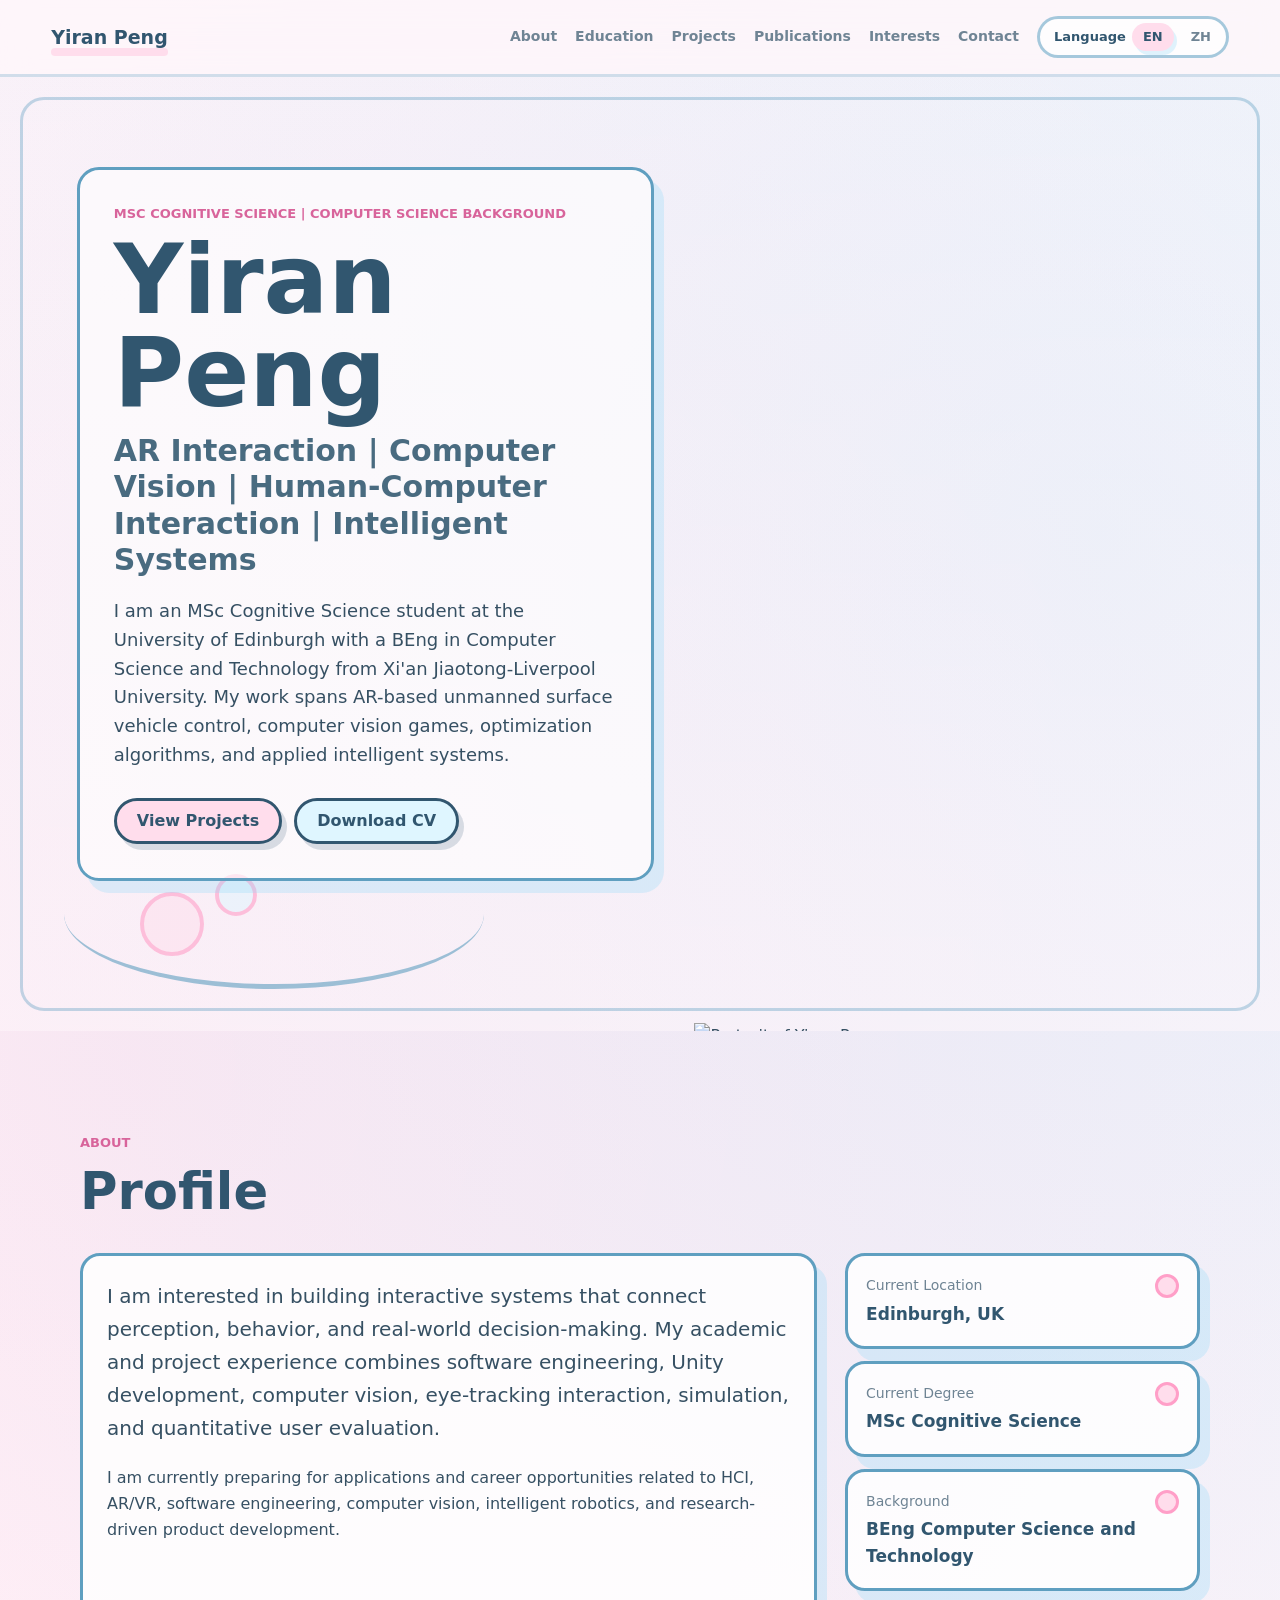
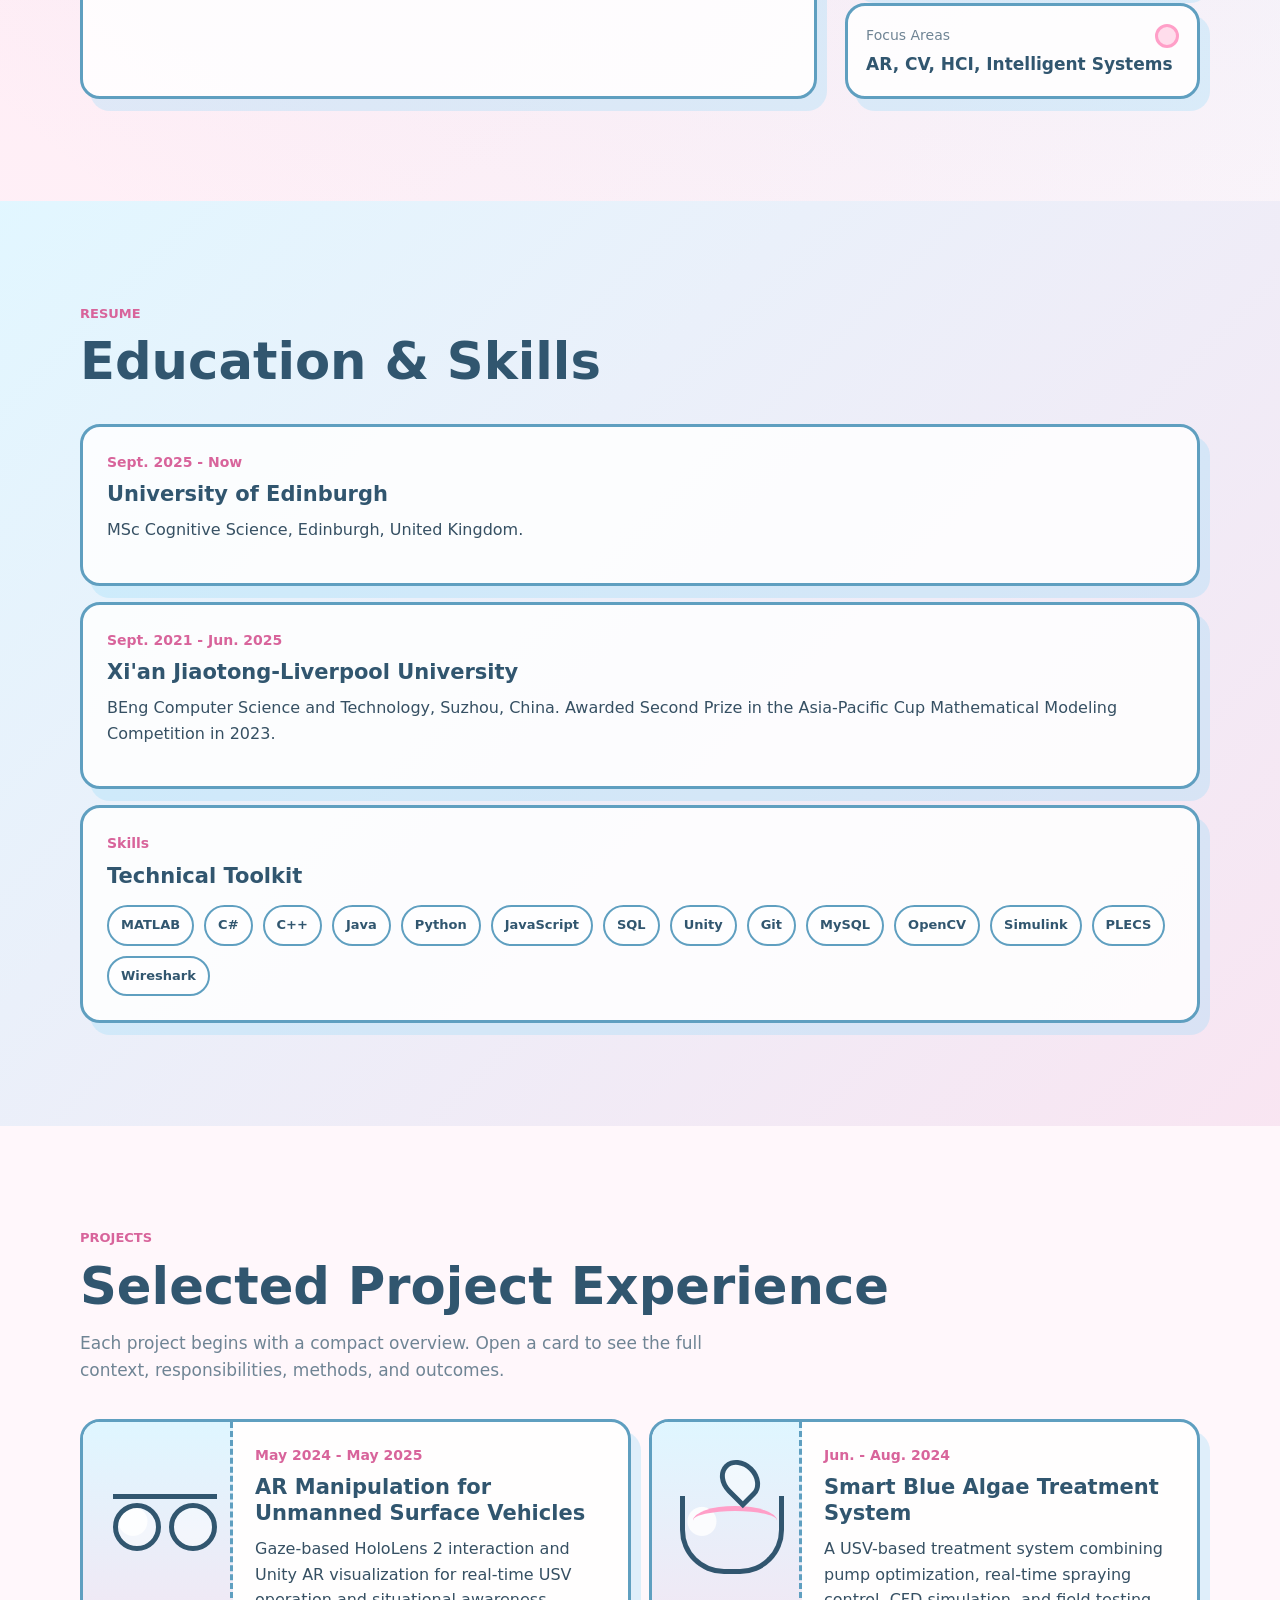
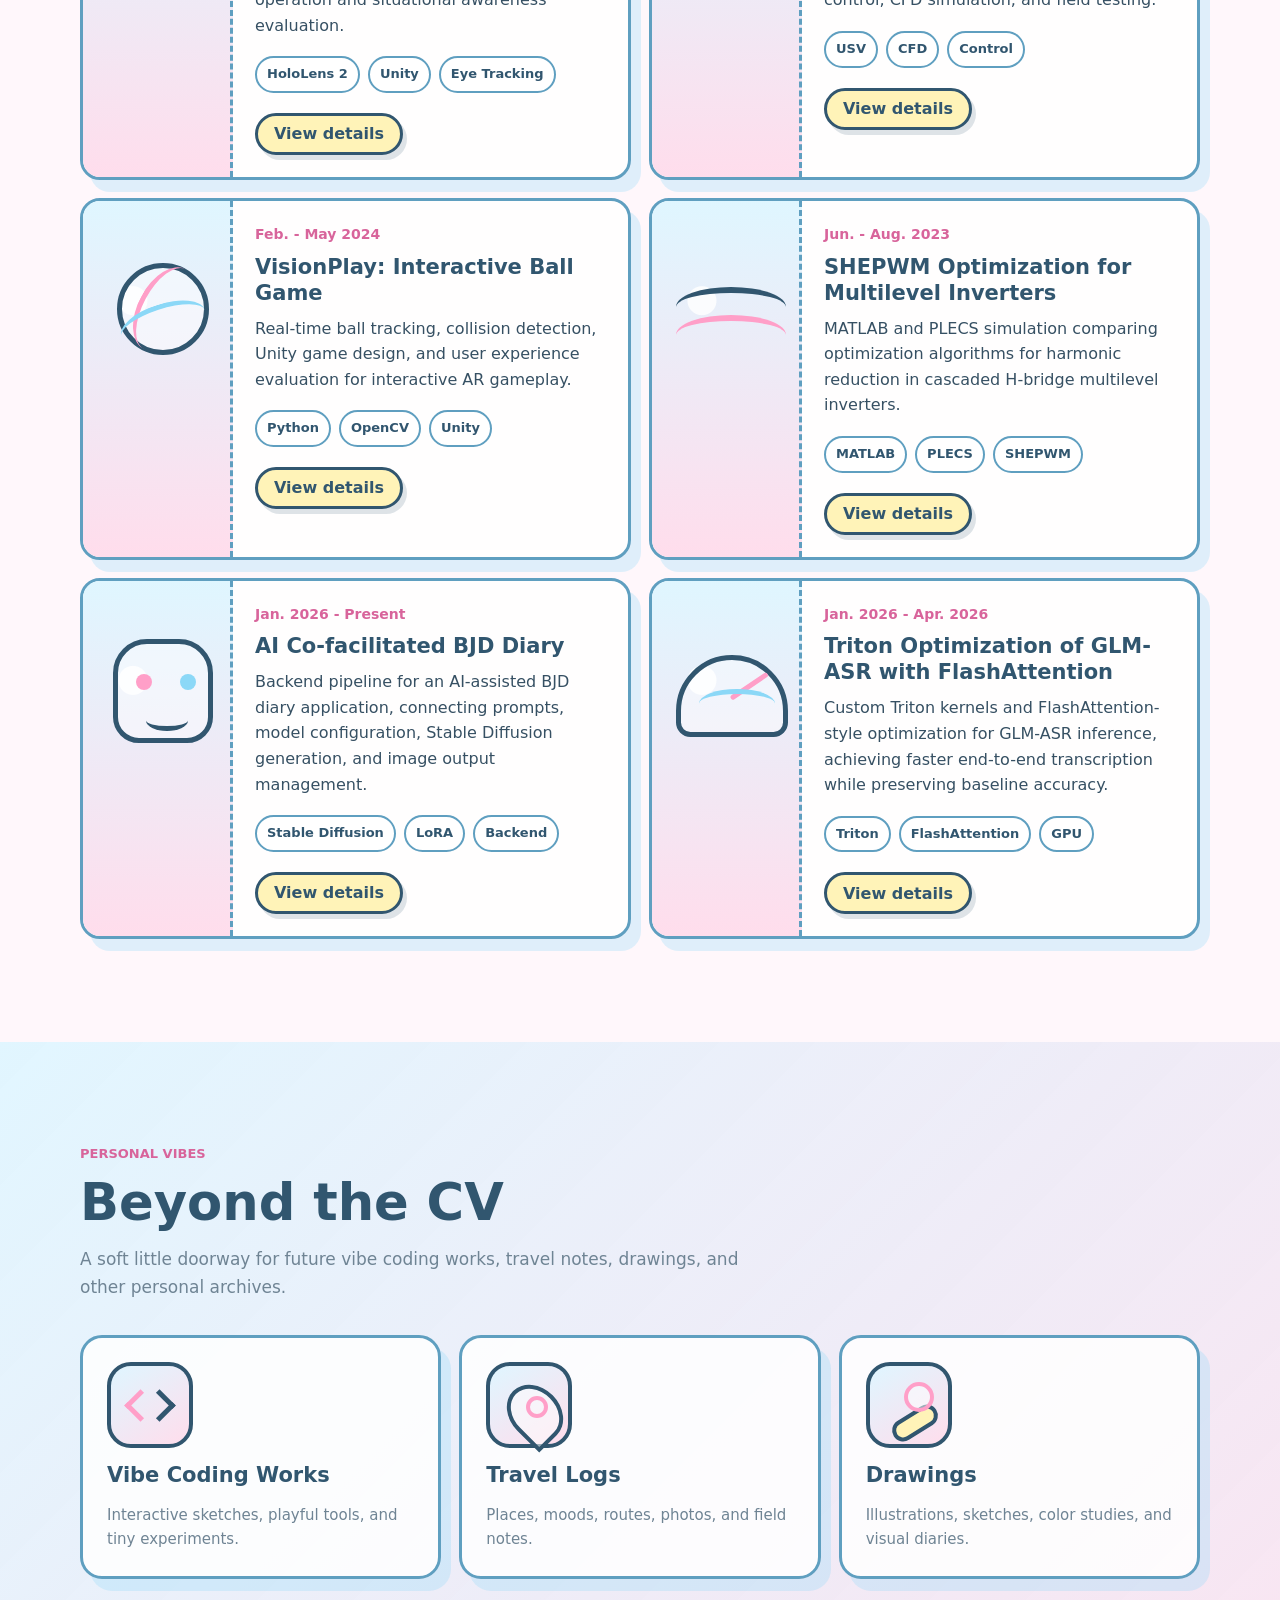
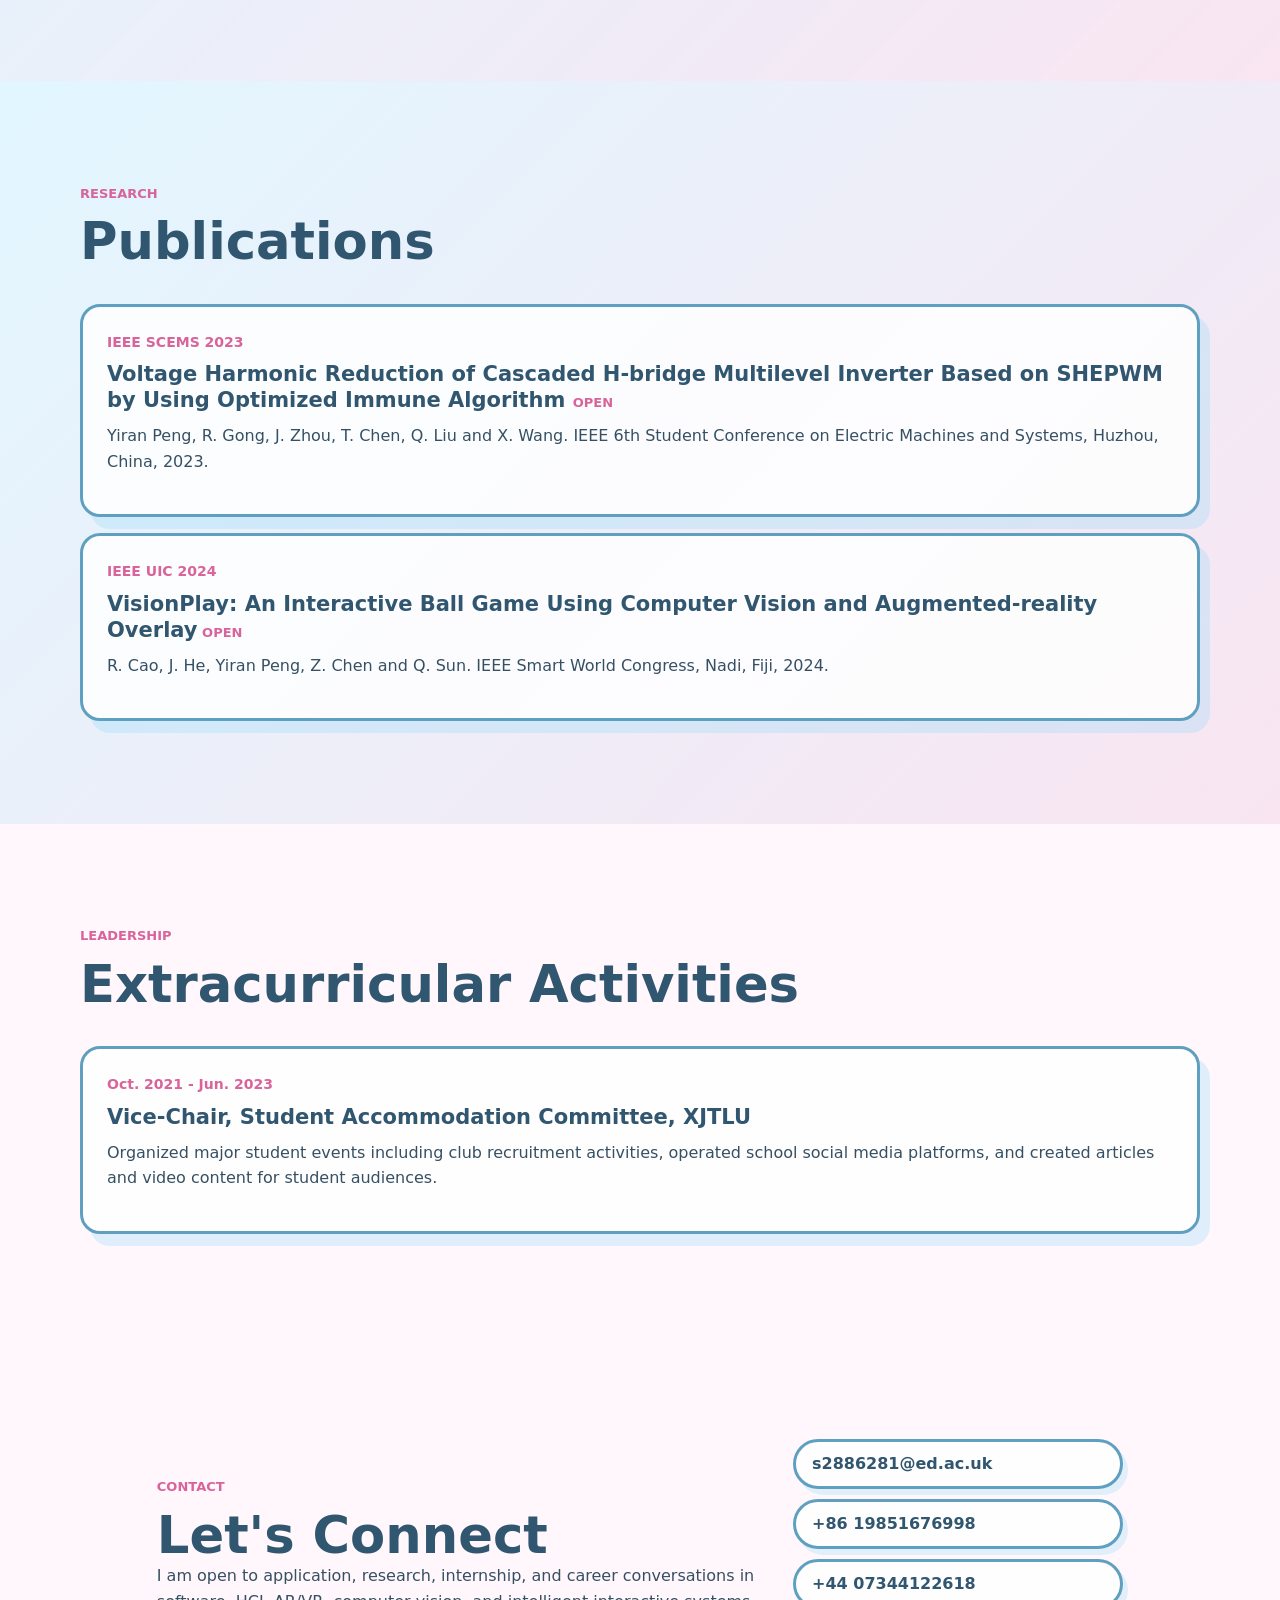
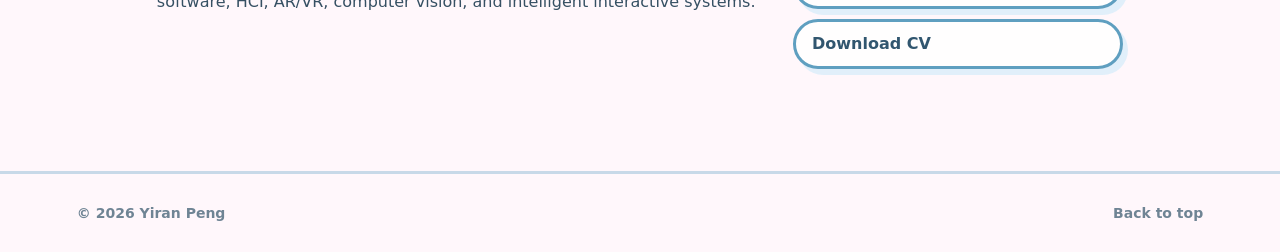
==== index.html @ 428c1c65 "Add files via upload" ====
<!doctype html>
<html lang="en">
  <head>
    <meta charset="utf-8" />
    <meta name="viewport" content="width=device-width, initial-scale=1" />
    <meta
      name="description"
      content="Yiran Peng's personal website for applications, job search, resume, research projects, publications, and portfolio."
    />
    <title>Yiran Peng | Personal Website</title>
    <link rel="stylesheet" href="styles.css" />
  </head>
  <body>
    <header class="site-header">
      <a class="brand" href="#top" aria-label="Back to top">Yiran Peng</a>
      <div class="header-actions">
        <nav class="nav" aria-label="Main navigation">
          <a href="#about" data-i18n="nav.about">About</a>
          <a href="#education" data-i18n="nav.education">Education</a>
          <a href="#projects" data-i18n="nav.projects">Projects</a>
          <a href="#publications" data-i18n="nav.publications">Publications</a>
          <a href="interests.html" data-i18n="nav.interests">Interests</a>
          <a href="#contact" data-i18n="nav.contact">Contact</a>
        </nav>
        <div class="language-switch" aria-label="Language">
          <span data-i18n="language.label">Language</span>
          <button type="button" data-lang-switch="en" aria-pressed="true">EN</button>
          <button type="button" data-lang-switch="zh" aria-pressed="false">ZH</button>
        </div>
      </div>
    </header>

    <main id="top">
      <section class="hero" aria-labelledby="hero-title">
        <div class="hero-doodle" aria-hidden="true"></div>
        <div class="hero-content">
          <p class="eyebrow" data-i18n="hero.eyebrow">MSc Cognitive Science | Computer Science Background</p>
          <h1 id="hero-title" data-i18n="hero.name">Yiran Peng</h1>
          <p class="hero-role" data-i18n="hero.role">
            AR Interaction | Computer Vision | Human-Computer Interaction | Intelligent Systems
          </p>
          <p class="hero-copy" data-i18n="hero.copy">
            I am an MSc Cognitive Science student at the University of Edinburgh with a BEng in
            Computer Science and Technology from Xi'an Jiaotong-Liverpool University. My work spans
            AR-based unmanned surface vehicle control, computer vision games, optimization algorithms,
            and applied intelligent systems.
          </p>
          <div class="hero-actions">
            <a class="button primary" href="#projects" data-i18n="hero.projects">View Projects</a>
            <a class="button ghost" href="resume.pdf" download data-i18n="hero.cv">Download CV</a>
          </div>
        </div>
        <figure class="hero-photo">
          <img src="assets/portrait-hero.png" alt="Portrait of Yiran Peng" />
        </figure>
      </section>

      <section id="about" class="section">
        <div class="section-heading">
          <p class="eyebrow" data-i18n="about.eyebrow">About</p>
          <h2 data-i18n="about.title">Profile</h2>
        </div>
        <div class="about-layout">
          <div class="line-panel">
            <p class="lead" data-i18n="about.lead">
              I am interested in building interactive systems that connect perception, behavior,
              and real-world decision-making. My academic and project experience combines software
              engineering, Unity development, computer vision, eye-tracking interaction, simulation,
              and quantitative user evaluation.
            </p>
            <p data-i18n="about.copy">
              I am currently preparing for applications and career opportunities related to HCI,
              AR/VR, software engineering, computer vision, intelligent robotics, and research-driven
              product development.
            </p>
          </div>
          <div class="quick-facts" aria-label="Personal information">
            <div>
              <span data-i18n="facts.locationLabel">Current Location</span>
              <strong data-i18n="facts.location">Edinburgh, UK</strong>
            </div>
            <div>
              <span data-i18n="facts.degreeLabel">Current Degree</span>
              <strong data-i18n="facts.degree">MSc Cognitive Science</strong>
            </div>
            <div>
              <span data-i18n="facts.backgroundLabel">Background</span>
              <strong data-i18n="facts.background">BEng Computer Science and Technology</strong>
            </div>
            <div>
              <span data-i18n="facts.focusLabel">Focus Areas</span>
              <strong data-i18n="facts.focus">AR, CV, HCI, Intelligent Systems</strong>
            </div>
          </div>
        </div>
      </section>

      <section id="education" class="section muted">
        <div class="section-heading">
          <p class="eyebrow" data-i18n="education.eyebrow">Resume</p>
          <h2 data-i18n="education.title">Education & Skills</h2>
        </div>
        <div class="timeline">
          <article class="timeline-item">
            <span class="time">Sept. 2025 - Now</span>
            <h3>University of Edinburgh</h3>
            <p data-i18n="education.edi">MSc Cognitive Science, Edinburgh, United Kingdom.</p>
          </article>
          <article class="timeline-item">
            <span class="time">Sept. 2021 - Jun. 2025</span>
            <h3>Xi'an Jiaotong-Liverpool University</h3>
            <p data-i18n="education.xjtlu">
              BEng Computer Science and Technology, Suzhou, China. Awarded Second Prize in the
              Asia-Pacific Cup Mathematical Modeling Competition in 2023.
            </p>
          </article>
          <article class="timeline-item">
            <span class="time" data-i18n="education.skillsLabel">Skills</span>
            <h3 data-i18n="education.skillsTitle">Technical Toolkit</h3>
            <ul class="skills">
              <li>MATLAB</li>
              <li>C#</li>
              <li>C++</li>
              <li>Java</li>
              <li>Python</li>
              <li>JavaScript</li>
              <li>SQL</li>
              <li>Unity</li>
              <li>Git</li>
              <li>MySQL</li>
              <li>OpenCV</li>
              <li>Simulink</li>
              <li>PLECS</li>
              <li>Wireshark</li>
            </ul>
          </article>
        </div>
      </section>

      <section id="projects" class="section">
        <div class="section-heading">
          <p class="eyebrow" data-i18n="projects.eyebrow">Projects</p>
          <h2 data-i18n="projects.title">Selected Project Experience</h2>
          <p class="section-intro" data-i18n="projects.intro">
            Each project begins with a compact overview. Open a card to see the full context,
            responsibilities, methods, and outcomes.
          </p>
        </div>
        <div class="project-grid">
          <article class="project-card">
            <div class="project-doodle" aria-hidden="true">
              <span class="icon-glasses"></span>
            </div>
            <div class="project-body">
              <span class="time">May 2024 - May 2025</span>
              <h3 data-i18n="card.ar.title">AR Manipulation for Unmanned Surface Vehicles</h3>
              <p data-i18n="card.ar.copy">
                Gaze-based HoloLens 2 interaction and Unity AR visualization for real-time USV
                operation and situational awareness evaluation.
              </p>
              <div class="tags">
                <span>HoloLens 2</span>
                <span>Unity</span>
                <span>Eye Tracking</span>
              </div>
              <button class="text-button" type="button" data-project="ar" data-i18n="projects.details">View details</button>
            </div>
          </article>
          <article class="project-card">
            <div class="project-doodle" aria-hidden="true">
              <span class="icon-water"></span>
            </div>
            <div class="project-body">
              <span class="time">Jun. - Aug. 2024</span>
              <h3 data-i18n="card.algae.title">Smart Blue Algae Treatment System</h3>
              <p data-i18n="card.algae.copy">
                A USV-based treatment system combining pump optimization, real-time spraying control,
                CFD simulation, and field testing.
              </p>
              <div class="tags">
                <span>USV</span>
                <span>CFD</span>
                <span>Control</span>
              </div>
              <button class="text-button" type="button" data-project="algae" data-i18n="projects.details">View details</button>
            </div>
          </article>
          <article class="project-card">
            <div class="project-doodle" aria-hidden="true">
              <span class="icon-ball"></span>
            </div>
            <div class="project-body">
              <span class="time">Feb. - May 2024</span>
              <h3 data-i18n="card.vision.title">VisionPlay: Interactive Ball Game</h3>
              <p data-i18n="card.vision.copy">
                Real-time ball tracking, collision detection, Unity game design, and user experience
                evaluation for interactive AR gameplay.
              </p>
              <div class="tags">
                <span>Python</span>
                <span>OpenCV</span>
                <span>Unity</span>
              </div>
              <button class="text-button" type="button" data-project="vision" data-i18n="projects.details">View details</button>
            </div>
          </article>
          <article class="project-card">
            <div class="project-doodle" aria-hidden="true">
              <span class="icon-wave"></span>
            </div>
            <div class="project-body">
              <span class="time">Jun. - Aug. 2023</span>
              <h3 data-i18n="card.power.title">SHEPWM Optimization for Multilevel Inverters</h3>
              <p data-i18n="card.power.copy">
                MATLAB and PLECS simulation comparing optimization algorithms for harmonic reduction
                in cascaded H-bridge multilevel inverters.
              </p>
              <div class="tags">
                <span>MATLAB</span>
                <span>PLECS</span>
                <span>SHEPWM</span>
              </div>
              <button class="text-button" type="button" data-project="power" data-i18n="projects.details">View details</button>
            </div>
          </article>
          <article class="project-card">
            <div class="project-doodle" aria-hidden="true">
              <span class="icon-ai"></span>
            </div>
            <div class="project-body">
              <span class="time">Jan. 2026 - Present</span>
              <h3 data-i18n="card.bjd.title">AI Co-facilitated BJD Diary</h3>
              <p data-i18n="card.bjd.copy">
                Backend pipeline for an AI-assisted BJD diary application, connecting prompts,
                model configuration, Stable Diffusion generation, and image output management.
              </p>
              <div class="tags">
                <span>Stable Diffusion</span>
                <span>LoRA</span>
                <span>Backend</span>
              </div>
              <button class="text-button" type="button" data-project="bjd" data-i18n="projects.details">View details</button>
            </div>
          </article>
          <article class="project-card">
            <div class="project-doodle" aria-hidden="true">
              <span class="icon-speed"></span>
            </div>
            <div class="project-body">
              <span class="time">Jan. 2026 - Apr. 2026</span>
              <h3 data-i18n="card.triton.title">Triton Optimization of GLM-ASR with FlashAttention</h3>
              <p data-i18n="card.triton.copy">
                Custom Triton kernels and FlashAttention-style optimization for GLM-ASR inference,
                achieving faster end-to-end transcription while preserving baseline accuracy.
              </p>
              <div class="tags">
                <span>Triton</span>
                <span>FlashAttention</span>
                <span>GPU</span>
              </div>
              <button class="text-button" type="button" data-project="triton" data-i18n="projects.details">View details</button>
            </div>
          </article>
        </div>
      </section>

      <section id="interests" class="section muted">
        <div class="section-heading">
          <p class="eyebrow" data-i18n="interests.eyebrow">Personal Vibes</p>
          <h2 data-i18n="interests.title">Beyond the CV</h2>
          <p class="section-intro" data-i18n="interests.intro">
            A soft little doorway for future vibe coding works, travel notes, drawings, and other personal archives.
          </p>
        </div>
        <div class="interest-grid">
          <a class="interest-card" href="interests.html#vibe-coding">
            <span class="interest-icon code" aria-hidden="true"></span>
            <strong data-i18n="interests.vibe">Vibe Coding Works</strong>
            <small data-i18n="interests.vibeCopy">Interactive sketches, playful tools, and tiny experiments.</small>
          </a>
          <a class="interest-card" href="interests.html#travel">
            <span class="interest-icon travel" aria-hidden="true"></span>
            <strong data-i18n="interests.travel">Travel Logs</strong>
            <small data-i18n="interests.travelCopy">Places, moods, routes, photos, and field notes.</small>
          </a>
          <a class="interest-card" href="interests.html#art">
            <span class="interest-icon art" aria-hidden="true"></span>
            <strong data-i18n="interests.art">Drawings</strong>
            <small data-i18n="interests.artCopy">Illustrations, sketches, color studies, and visual diaries.</small>
          </a>
        </div>
      </section>

      <section id="publications" class="section muted">
        <div class="section-heading">
          <p class="eyebrow" data-i18n="publications.eyebrow">Research</p>
          <h2 data-i18n="publications.title">Publications</h2>
        </div>
        <div class="publication-list">
          <a
            class="publication-item publication-link"
            href="https://ieeexplore.ieee.org/document/10379251"
            target="_blank"
            rel="noreferrer"
          >
            <span>IEEE SCEMS 2023</span>
            <h3>
              Voltage Harmonic Reduction of Cascaded H-bridge Multilevel Inverter Based on SHEPWM by
              Using Optimized Immune Algorithm
            </h3>
            <p>
              Yiran Peng, R. Gong, J. Zhou, T. Chen, Q. Liu and X. Wang. IEEE 6th Student Conference
              on Electric Machines and Systems, Huzhou, China, 2023.
            </p>
          </a>
          <a
            class="publication-item publication-link"
            href="https://ieeexplore.ieee.org/document/10924804"
            target="_blank"
            rel="noreferrer"
          >
            <span>IEEE UIC 2024</span>
            <h3>VisionPlay: An Interactive Ball Game Using Computer Vision and Augmented-reality Overlay</h3>
            <p>
              R. Cao, J. He, Yiran Peng, Z. Chen and Q. Sun. IEEE Smart World Congress, Nadi, Fiji,
              2024.
            </p>
          </a>
        </div>
      </section>

      <section id="activities" class="section">
        <div class="section-heading">
          <p class="eyebrow" data-i18n="activities.eyebrow">Leadership</p>
          <h2 data-i18n="activities.title">Extracurricular Activities</h2>
        </div>
        <div class="timeline">
          <article class="timeline-item">
            <span class="time">Oct. 2021 - Jun. 2023</span>
            <h3 data-i18n="activities.role">Vice-Chair, Student Accommodation Committee, XJTLU</h3>
            <p data-i18n="activities.copy">
              Organized major student events including club recruitment activities, operated school
              social media platforms, and created articles and video content for student audiences.
            </p>
          </article>
        </div>
      </section>

      <section id="contact" class="section contact">
        <div>
          <p class="eyebrow" data-i18n="contact.eyebrow">Contact</p>
          <h2 data-i18n="contact.title">Let's Connect</h2>
          <p data-i18n="contact.copy">
            I am open to application, research, internship, and career conversations in software,
            HCI, AR/VR, computer vision, and intelligent interactive systems.
          </p>
        </div>
        <div class="contact-links">
          <a href="mailto:s2886281@ed.ac.uk">s2886281@ed.ac.uk</a>
          <a href="tel:+8619851676998">+86 19851676998</a>
          <a href="tel:+447344122618">+44 07344122618</a>
          <a href="resume.pdf" download data-i18n="contact.cv">Download CV</a>
        </div>
      </section>
    </main>

    <dialog class="project-dialog" aria-labelledby="project-dialog-title">
      <button class="dialog-close" type="button" aria-label="Close project details">x</button>
      <p class="eyebrow" id="project-dialog-date"></p>
      <h2 id="project-dialog-title"></h2>
      <p id="project-dialog-summary"></p>
      <div class="dialog-columns">
        <div>
          <h3 data-i18n="dialog.did">What I did</h3>
          <ul id="project-dialog-points"></ul>
        </div>
        <div>
          <h3 data-i18n="dialog.tools">Tools & methods</h3>
          <div class="tags" id="project-dialog-tags"></div>
        </div>
      </div>
    </dialog>

    <footer class="footer">
      <span>&copy; <span id="year"></span> Yiran Peng</span>
      <a href="#top" data-i18n="footer.top">Back to top</a>
    </footer>

    <script src="script.js"></script>
  </body>
</html>
---- styles.css ----
:root {
  --bg: #fff7fb;
  --surface: rgba(255, 255, 255, 0.86);
  --surface-solid: #ffffff;
  --surface-muted: #eaf8ff;
  --pink: #ff9fc8;
  --pink-soft: #ffddec;
  --blue: #8bd8f7;
  --blue-soft: #dff6ff;
  --yellow: #fff3b8;
  --text: #365063;
  --muted: #6f8494;
  --line: #5f9fc0;
  --ink: #31566f;
  --shadow: 10px 12px 0 rgba(139, 216, 247, 0.28);
}

* {
  box-sizing: border-box;
}

html {
  scroll-behavior: smooth;
}

body {
  margin: 0;
  background:
    radial-gradient(circle at 10% 16%, rgba(255, 159, 200, 0.16), transparent 28%),
    radial-gradient(circle at 86% 8%, rgba(139, 216, 247, 0.24), transparent 26%),
    var(--bg);
  color: var(--text);
  font-family:
    Inter, ui-sans-serif, system-ui, -apple-system, BlinkMacSystemFont, "Segoe UI",
    "Microsoft YaHei", sans-serif;
  line-height: 1.6;
}

a {
  color: inherit;
  text-decoration: none;
}

img {
  display: block;
  width: 100%;
}

button,
a {
  -webkit-tap-highlight-color: transparent;
}

.site-header {
  position: sticky;
  top: 0;
  z-index: 20;
  display: flex;
  align-items: center;
  justify-content: space-between;
  gap: 24px;
  padding: 16px clamp(18px, 4vw, 56px);
  background: rgba(255, 247, 251, 0.82);
  border-bottom: 3px solid rgba(95, 159, 192, 0.28);
  backdrop-filter: blur(16px);
}

.header-actions {
  display: flex;
  align-items: center;
  justify-content: flex-end;
  gap: 18px;
}

.brand {
  position: relative;
  color: var(--ink);
  font-size: 19px;
  font-weight: 900;
}

.brand::after {
  content: "";
  position: absolute;
  left: 0;
  right: 0;
  bottom: -4px;
  height: 8px;
  z-index: -1;
  background: var(--pink-soft);
  border-radius: 999px;
}

.language-switch {
  display: inline-flex;
  min-height: 38px;
  align-items: center;
  gap: 6px;
  padding: 4px;
  border: 3px solid rgba(95, 159, 192, 0.56);
  border-radius: 999px;
  background: rgba(255, 255, 255, 0.74);
  color: var(--ink);
  font-size: 13px;
  font-weight: 900;
  white-space: nowrap;
}

.language-switch span {
  padding-left: 10px;
}

.language-switch button {
  min-width: 42px;
  min-height: 28px;
  border: 0;
  border-radius: 999px;
  background: transparent;
  color: var(--muted);
  cursor: pointer;
  font: inherit;
}

.language-switch button[aria-pressed="true"] {
  background: var(--pink-soft);
  color: var(--ink);
  box-shadow: 3px 4px 0 rgba(139, 216, 247, 0.28);
}

.nav {
  display: flex;
  flex-wrap: wrap;
  justify-content: flex-end;
  gap: 8px 18px;
  color: var(--muted);
  font-size: 14px;
  font-weight: 800;
}

.nav a {
  border-bottom: 2px solid transparent;
}

.nav a:hover {
  color: var(--ink);
  border-color: var(--pink);
}

.hero {
  position: relative;
  min-height: calc(100vh - 72px);
  display: grid;
  grid-template-columns: minmax(0, 0.95fr) minmax(320px, 0.8fr);
  align-items: center;
  gap: clamp(24px, 5vw, 72px);
  overflow: hidden;
  padding: clamp(52px, 7vw, 94px) clamp(20px, 6vw, 80px) clamp(120px, 12vw, 150px);
  background:
    linear-gradient(180deg, rgba(255, 247, 251, 0.2), rgba(255, 247, 251, 0.5)),
    url("assets/hero-doodle.svg") center bottom / cover no-repeat;
}

.hero::before {
  content: "";
  position: absolute;
  inset: 20px;
  border: 3px solid rgba(95, 159, 192, 0.38);
  border-radius: 24px;
  pointer-events: none;
}

.hero-doodle {
  position: absolute;
  left: clamp(18px, 5vw, 74px);
  bottom: 42px;
  width: min(40vw, 420px);
  height: 150px;
  border-bottom: 5px solid var(--line);
  border-radius: 50%;
  opacity: 0.6;
  pointer-events: none;
}

.hero-doodle::before,
.hero-doodle::after {
  content: "";
  position: absolute;
  border: 4px solid var(--pink);
  border-radius: 50%;
}

.hero-doodle::before {
  width: 56px;
  height: 56px;
  left: 18%;
  bottom: 28px;
  background: rgba(255, 221, 236, 0.76);
}

.hero-doodle::after {
  width: 34px;
  height: 34px;
  left: 36%;
  bottom: 68px;
  background: rgba(223, 246, 255, 0.82);
}

.hero-content {
  position: relative;
  z-index: 1;
  max-width: 760px;
  padding: clamp(22px, 4vw, 34px);
  background: rgba(255, 255, 255, 0.62);
  border: 3px solid var(--line);
  border-radius: 22px;
  box-shadow: var(--shadow);
}

.hero-photo {
  position: absolute;
  right: clamp(-8px, 2vw, 34px);
  bottom: -18px;
  z-index: 2;
  width: min(50vw, 560px);
  min-width: 330px;
  margin: 0;
  filter: drop-shadow(10px 14px 0 rgba(255, 159, 200, 0.25));
}

.hero-photo img {
  max-height: min(84vh, 820px);
  object-fit: contain;
}

.eyebrow {
  margin: 0 0 10px;
  color: #d8649b;
  font-size: 13px;
  font-weight: 900;
  text-transform: uppercase;
}

h1,
h2,
h3,
p {
  margin-top: 0;
}

h1 {
  margin-bottom: 14px;
  color: var(--ink);
  font-size: clamp(48px, 8vw, 96px);
  line-height: 0.96;
  letter-spacing: 0;
}

h2 {
  margin-bottom: 0;
  color: var(--ink);
  font-size: clamp(30px, 4vw, 52px);
  line-height: 1.08;
  letter-spacing: 0;
}

h3 {
  margin-bottom: 10px;
  color: var(--ink);
  font-size: 21px;
  line-height: 1.24;
}

.hero-role {
  margin-bottom: 18px;
  color: #496b80;
  font-size: clamp(19px, 3vw, 30px);
  font-weight: 800;
  line-height: 1.22;
}

.hero-copy {
  max-width: 690px;
  color: var(--text);
  font-size: 18px;
}

.hero-actions {
  display: flex;
  flex-wrap: wrap;
  gap: 12px;
  margin-top: 28px;
}

.button,
.text-button,
.dialog-close {
  cursor: pointer;
  font: inherit;
}

.button {
  display: inline-flex;
  min-height: 46px;
  align-items: center;
  justify-content: center;
  padding: 0 20px;
  border: 3px solid var(--ink);
  border-radius: 999px;
  font-weight: 900;
  box-shadow: 5px 6px 0 rgba(49, 86, 111, 0.18);
  transition: transform 160ms ease, box-shadow 160ms ease;
}

.button:hover,
.text-button:hover,
.dialog-close:hover {
  transform: translateY(-2px);
}

.button.primary {
  background: var(--pink-soft);
  color: var(--ink);
}

.button.ghost {
  background: var(--blue-soft);
  color: var(--ink);
}

.section {
  position: relative;
  padding: clamp(64px, 8vw, 112px) clamp(20px, 6vw, 80px);
}

.muted {
  background:
    linear-gradient(135deg, rgba(223, 246, 255, 0.78), rgba(255, 221, 236, 0.7)),
    var(--surface-muted);
}

.section-heading {
  max-width: 1120px;
  margin: 0 auto 34px;
}

.section-intro {
  max-width: 690px;
  margin-top: 16px;
  color: var(--muted);
  font-size: 17px;
}

.about-layout,
.timeline,
.project-grid,
.publication-list,
.interest-grid,
.contact {
  max-width: 1120px;
  margin: 0 auto;
}

.about-layout {
  display: grid;
  grid-template-columns: minmax(0, 1.35fr) minmax(280px, 0.65fr);
  gap: 28px;
}

.line-panel,
.quick-facts div,
.timeline-item,
.project-card,
.publication-item {
  background: var(--surface);
  border: 3px solid var(--line);
  border-radius: 20px;
  box-shadow: var(--shadow);
}

.line-panel {
  padding: 24px;
}

.lead {
  font-size: 20px;
  line-height: 1.65;
}

.quick-facts {
  display: grid;
  gap: 12px;
}

.quick-facts div {
  position: relative;
  padding: 18px;
}

.quick-facts div::after {
  content: "";
  position: absolute;
  right: 18px;
  top: 18px;
  width: 18px;
  height: 18px;
  border: 3px solid var(--pink);
  border-radius: 50%;
  background: var(--pink-soft);
}

.quick-facts span,
.time,
.publication-item span {
  display: block;
  color: var(--muted);
  font-size: 14px;
}

.quick-facts strong {
  display: block;
  margin-top: 4px;
  color: var(--ink);
  font-size: 17px;
}

.timeline,
.publication-list {
  display: grid;
  gap: 16px;
}

.timeline-item,
.publication-item {
  padding: 24px;
}

.time,
.publication-item span {
  margin-bottom: 8px;
  color: #d8649b;
  font-weight: 900;
}

.skills {
  display: flex;
  flex-wrap: wrap;
  gap: 10px;
  padding: 0;
  margin: 16px 0 0;
  list-style: none;
}

.skills li,
.tags span {
  border: 2px solid var(--line);
  border-radius: 999px;
  background: rgba(255, 255, 255, 0.82);
  color: var(--ink);
  font-size: 13px;
  font-weight: 900;
}

.skills li {
  padding: 8px 12px;
}

.project-grid {
  display: grid;
  grid-template-columns: repeat(2, minmax(0, 1fr));
  gap: 18px;
}

.project-card {
  display: grid;
  grid-template-columns: 150px minmax(0, 1fr);
  min-height: 292px;
  overflow: hidden;
  transition: transform 180ms ease, box-shadow 180ms ease;
}

.project-card:hover {
  transform: translateY(-4px);
  box-shadow: 12px 16px 0 rgba(255, 159, 200, 0.24);
}

.project-doodle {
  position: relative;
  min-height: 100%;
  background:
    radial-gradient(circle at 34% 28%, rgba(255, 255, 255, 0.84) 0 14px, transparent 15px),
    linear-gradient(180deg, var(--blue-soft), var(--pink-soft));
  border-right: 3px dashed var(--line);
}

.project-doodle span,
.project-doodle span::before,
.project-doodle span::after {
  position: absolute;
  display: block;
  content: "";
}

.icon-glasses {
  left: 30px;
  top: 72px;
  width: 104px;
  height: 42px;
  border-top: 5px solid var(--ink);
}

.icon-glasses::before,
.icon-glasses::after {
  top: 4px;
  width: 38px;
  height: 38px;
  border: 5px solid var(--ink);
  border-radius: 50%;
  background: rgba(255, 255, 255, 0.42);
}

.icon-glasses::before {
  left: 0;
}

.icon-glasses::after {
  right: 0;
}

.icon-water {
  left: 28px;
  top: 74px;
  width: 104px;
  height: 78px;
  border: 5px solid var(--ink);
  border-top: 0;
  border-radius: 0 0 44px 44px;
}

.icon-water::before {
  left: 8px;
  top: 10px;
  width: 84px;
  height: 24px;
  border-top: 5px solid var(--pink);
  border-radius: 50%;
}

.icon-water::after {
  left: 37px;
  top: -38px;
  width: 26px;
  height: 34px;
  border: 5px solid var(--ink);
  border-radius: 50% 50% 50% 0;
  transform: rotate(-45deg);
  background: rgba(255, 255, 255, 0.5);
}

.icon-ball {
  left: 34px;
  top: 62px;
  width: 92px;
  height: 92px;
  border: 5px solid var(--ink);
  border-radius: 50%;
  background: rgba(255, 255, 255, 0.46);
}

.icon-ball::before {
  left: 16px;
  top: -4px;
  width: 48px;
  height: 90px;
  border-left: 5px solid var(--pink);
  border-radius: 50%;
  transform: rotate(28deg);
}

.icon-ball::after {
  left: -3px;
  top: 36px;
  width: 88px;
  height: 34px;
  border-top: 5px solid var(--blue);
  border-radius: 50%;
  transform: rotate(-18deg);
}

.icon-wave {
  left: 24px;
  top: 86px;
  width: 110px;
  height: 70px;
}

.icon-wave::before,
.icon-wave::after {
  left: 0;
  width: 110px;
  height: 34px;
  border-top: 6px solid var(--ink);
  border-radius: 50%;
}

.icon-wave::before {
  top: 0;
}

.icon-wave::after {
  top: 28px;
  border-color: var(--pink);
}

.icon-ai {
  left: 30px;
  top: 58px;
  width: 100px;
  height: 104px;
  border: 5px solid var(--ink);
  border-radius: 34px 34px 26px 26px;
  background: rgba(255, 255, 255, 0.42);
}

.icon-ai::before {
  left: 18px;
  top: 30px;
  width: 16px;
  height: 16px;
  border-radius: 50%;
  background: var(--pink);
  box-shadow: 44px 0 0 var(--blue);
}

.icon-ai::after {
  left: 28px;
  top: 66px;
  width: 42px;
  height: 16px;
  border-bottom: 5px solid var(--ink);
  border-radius: 50%;
}

.icon-speed {
  left: 24px;
  top: 74px;
  width: 112px;
  height: 82px;
  border: 5px solid var(--ink);
  border-radius: 70px 70px 18px 18px;
  background: rgba(255, 255, 255, 0.38);
}

.icon-speed::before {
  left: 50px;
  top: 36px;
  width: 44px;
  height: 5px;
  border-radius: 999px;
  background: var(--pink);
  transform: rotate(-34deg);
  transform-origin: left center;
}

.icon-speed::after {
  left: 18px;
  bottom: 14px;
  width: 76px;
  height: 24px;
  border-top: 5px solid var(--blue);
  border-radius: 50%;
}

.project-body {
  padding: 22px;
}

.tags {
  display: flex;
  flex-wrap: wrap;
  gap: 8px;
  margin-top: 18px;
}

.tags span {
  padding: 6px 10px;
}

.text-button {
  display: inline-flex;
  min-height: 42px;
  align-items: center;
  justify-content: center;
  margin-top: 20px;
  padding: 0 16px;
  border: 3px solid var(--ink);
  border-radius: 999px;
  background: var(--yellow);
  color: var(--ink);
  font-weight: 900;
  box-shadow: 4px 5px 0 rgba(49, 86, 111, 0.16);
}

.publication-link {
  display: block;
  transition: transform 180ms ease, box-shadow 180ms ease;
}

.publication-link:hover {
  transform: translateY(-4px);
  border-color: var(--pink);
  box-shadow: 12px 16px 0 rgba(255, 159, 200, 0.24);
}

.publication-link h3::after {
  content: " open";
  color: #d8649b;
  font-size: 13px;
  font-weight: 900;
  text-transform: uppercase;
}

.contact {
  display: grid;
  grid-template-columns: minmax(0, 1fr) minmax(280px, 0.55fr);
  gap: 36px;
  align-items: center;
}

.interest-grid {
  display: grid;
  grid-template-columns: repeat(3, minmax(0, 1fr));
  gap: 18px;
}

.interest-card,
.interest-detail {
  background: var(--surface);
  border: 3px solid var(--line);
  border-radius: 22px;
  box-shadow: var(--shadow);
}

.interest-card {
  display: grid;
  gap: 14px;
  min-height: 244px;
  padding: 24px;
  transition: transform 180ms ease, box-shadow 180ms ease;
}

.interest-card:hover {
  transform: translateY(-4px);
  box-shadow: 12px 16px 0 rgba(255, 159, 200, 0.24);
}

.interest-card strong {
  color: var(--ink);
  font-size: 21px;
  line-height: 1.2;
}

.interest-card small {
  color: var(--muted);
  font-size: 15px;
}

.interest-icon {
  position: relative;
  display: block;
  width: 86px;
  height: 86px;
  border: 4px solid var(--ink);
  border-radius: 24px;
  background: linear-gradient(145deg, var(--blue-soft), var(--pink-soft));
}

.interest-icon::before,
.interest-icon::after {
  content: "";
  position: absolute;
  display: block;
}

.interest-icon.code::before {
  left: 18px;
  top: 28px;
  width: 18px;
  height: 18px;
  border-left: 5px solid var(--pink);
  border-bottom: 5px solid var(--pink);
  transform: rotate(45deg);
}

.interest-icon.code::after {
  right: 18px;
  top: 28px;
  width: 18px;
  height: 18px;
  border-right: 5px solid var(--ink);
  border-top: 5px solid var(--ink);
  transform: rotate(45deg);
}

.interest-icon.travel::before {
  left: 20px;
  top: 16px;
  width: 42px;
  height: 54px;
  border: 4px solid var(--ink);
  border-radius: 50% 50% 50% 0;
  transform: rotate(-45deg);
  background: rgba(255, 255, 255, 0.52);
}

.interest-icon.travel::after {
  left: 36px;
  top: 30px;
  width: 14px;
  height: 14px;
  border: 4px solid var(--pink);
  border-radius: 50%;
}

.interest-icon.art::before {
  left: 20px;
  top: 46px;
  width: 42px;
  height: 14px;
  border: 4px solid var(--ink);
  border-radius: 999px;
  transform: rotate(-32deg);
  background: var(--yellow);
}

.interest-icon.art::after {
  right: 14px;
  top: 16px;
  width: 22px;
  height: 22px;
  border: 4px solid var(--pink);
  border-radius: 50%;
  background: rgba(255, 255, 255, 0.52);
}

.vibes-hero {
  min-height: 56vh;
  display: grid;
  align-items: center;
  background:
    linear-gradient(180deg, rgba(255, 247, 251, 0.28), rgba(255, 247, 251, 0.58)),
    url("assets/hero-doodle.svg") center bottom / cover no-repeat;
}

.vibes-hero h1 {
  max-width: 840px;
}

.interest-detail {
  display: grid;
  grid-template-columns: 120px minmax(0, 1fr);
  gap: 26px;
  max-width: 960px;
  margin: 0 auto;
  padding: clamp(24px, 4vw, 36px);
  align-items: center;
}

.map-panel {
  position: relative;
  max-width: 1120px;
  margin: 0 auto;
  min-height: min(72vh, 660px);
  overflow: hidden;
  padding: 0;
  border: 4px solid rgba(95, 159, 192, 0.9);
  border-radius: 36px;
  background:
    radial-gradient(circle at 18% 18%, rgba(255, 221, 236, 0.62), transparent 30%),
    radial-gradient(circle at 82% 14%, rgba(223, 246, 255, 0.86), transparent 32%),
    rgba(255, 255, 255, 0.78);
  box-shadow: 14px 16px 0 rgba(139, 216, 247, 0.26);
}

.world-map {
  display: block;
  width: 100%;
  height: min(72vh, 660px);
  cursor: grab;
  touch-action: none;
  user-select: none;
}

.world-map.is-dragging {
  cursor: grabbing;
}

.map-layer {
  transform-origin: 0 0;
  will-change: transform;
}

.map-country path {
  fill: #d7dde4;
  stroke: rgba(126, 158, 180, 0.82);
  stroke-width: 2.5;
  stroke-linejoin: round;
  stroke-linecap: round;
  vector-effect: non-scaling-stroke;
  transition: fill 180ms ease, stroke 180ms ease, stroke-width 180ms ease, filter 180ms ease;
}

.map-country {
  outline: none;
}

.map-country.visited path {
  fill: #ffacd0;
}

.map-country:nth-of-type(2).visited path,
.map-country:nth-of-type(3).visited path {
  fill: #9be3fa;
}

.map-country:hover path,
.map-country:focus path,
.map-country:focus-visible path,
.map-country.is-selected path {
  stroke: var(--ink);
  stroke-width: 4;
  filter: drop-shadow(0 8px 0 rgba(255, 159, 200, 0.24));
}

.map-controls {
  position: absolute;
  left: 18px;
  top: 18px;
  z-index: 3;
  display: flex;
  flex-wrap: wrap;
  gap: 8px;
}

.map-controls button {
  min-width: 42px;
  min-height: 38px;
  padding: 0 12px;
  border: 3px solid var(--ink);
  border-radius: 999px;
  background: rgba(255, 243, 184, 0.92);
  color: var(--ink);
  cursor: pointer;
  font: inherit;
  font-weight: 900;
  box-shadow: 4px 5px 0 rgba(49, 86, 111, 0.16);
}

.map-tooltip {
  position: absolute;
  right: 22px;
  top: 22px;
  z-index: 3;
  min-width: 160px;
  padding: 10px 14px;
  border: 3px solid var(--ink);
  border-radius: 999px;
  background: var(--yellow);
  color: var(--ink);
  font-size: 14px;
  font-weight: 900;
  text-align: center;
  box-shadow: 4px 5px 0 rgba(49, 86, 111, 0.16);
}

.map-note {
  position: absolute;
  left: 22px;
  bottom: 22px;
  z-index: 3;
  max-width: min(680px, calc(100% - 44px));
  margin: 0;
  color: var(--muted);
  font-weight: 800;
}

.section-link {
  display: inline-flex;
  min-height: 42px;
  align-items: center;
  justify-content: center;
  margin-top: 18px;
  padding: 0 16px;
  border: 3px solid var(--ink);
  border-radius: 999px;
  background: var(--yellow);
  color: var(--ink);
  font-weight: 900;
  box-shadow: 4px 5px 0 rgba(49, 86, 111, 0.16);
}

.travel-hero {
  min-height: 46vh;
  display: grid;
  align-items: center;
  background:
    linear-gradient(180deg, rgba(255, 247, 251, 0.28), rgba(255, 247, 251, 0.58)),
    url("assets/hero-doodle.svg") center bottom / cover no-repeat;
}

.travel-calendar {
  display: grid;
  grid-template-columns: repeat(3, minmax(0, 1fr));
  gap: 18px;
  max-width: 1120px;
  margin: 0 auto;
}

.calendar-card {
  overflow: hidden;
  border: 3px solid var(--line);
  border-radius: 22px;
  background: var(--surface);
  box-shadow: var(--shadow);
  scroll-margin-top: 120px;
}

.calendar-card:target {
  border-color: var(--pink);
  box-shadow: 12px 16px 0 rgba(255, 159, 200, 0.24);
}

.calendar-card img {
  aspect-ratio: 4 / 3;
  object-fit: cover;
}

.calendar-card div {
  padding: 20px;
}

.calendar-card span {
  display: inline-flex;
  margin-bottom: 10px;
  padding: 4px 10px;
  border: 2px solid var(--line);
  border-radius: 999px;
  background: var(--blue-soft);
  color: var(--ink);
  font-size: 12px;
  font-weight: 900;
}

.calendar-card h2 {
  margin-bottom: 10px;
  font-size: 24px;
}

.contact-links {
  display: grid;
  gap: 10px;
}

.contact-links a {
  display: flex;
  min-height: 50px;
  align-items: center;
  padding: 0 16px;
  border: 3px solid var(--line);
  border-radius: 999px;
  background: var(--surface);
  color: var(--ink);
  font-weight: 900;
  overflow-wrap: anywhere;
  box-shadow: 5px 6px 0 rgba(139, 216, 247, 0.26);
}

.contact-links a:hover {
  border-color: var(--pink);
}

.project-dialog {
  width: min(760px, calc(100vw - 32px));
  max-height: min(760px, calc(100vh - 32px));
  overflow: auto;
  padding: clamp(24px, 4vw, 38px);
  border: 4px solid var(--ink);
  border-radius: 24px;
  background:
    radial-gradient(circle at 94% 8%, rgba(255, 221, 236, 0.9) 0 42px, transparent 43px),
    radial-gradient(circle at 4% 92%, rgba(223, 246, 255, 0.9) 0 58px, transparent 59px),
    #ffffff;
  color: var(--text);
  box-shadow: 12px 16px 0 rgba(255, 159, 200, 0.24);
}

.project-dialog::backdrop {
  background: rgba(54, 80, 99, 0.32);
  backdrop-filter: blur(4px);
}

.dialog-close {
  position: sticky;
  top: 0;
  float: right;
  width: 42px;
  height: 42px;
  border: 3px solid var(--ink);
  border-radius: 50%;
  background: var(--pink-soft);
  color: var(--ink);
  font-weight: 900;
}

.dialog-columns {
  display: grid;
  grid-template-columns: minmax(0, 1.35fr) minmax(220px, 0.65fr);
  gap: 24px;
  margin-top: 24px;
}

.dialog-columns ul {
  padding-left: 20px;
  margin: 0;
}

.dialog-columns li + li {
  margin-top: 10px;
}

.footer {
  display: flex;
  justify-content: space-between;
  gap: 16px;
  padding: 28px clamp(20px, 6vw, 80px);
  border-top: 3px solid rgba(95, 159, 192, 0.34);
  color: var(--muted);
  font-size: 14px;
  font-weight: 800;
}

@media (max-width: 980px) {
  .hero,
  .about-layout,
  .contact,
  .project-grid,
  .interest-grid,
  .travel-calendar,
  .dialog-columns {
    grid-template-columns: 1fr;
  }

  .hero {
    align-items: start;
    padding-bottom: 360px;
  }

  .hero-photo {
    width: min(78vw, 450px);
  }
}

@media (max-width: 720px) {
  .site-header {
    align-items: flex-start;
    flex-direction: column;
  }

  .header-actions {
    align-items: flex-start;
    flex-direction: column;
  }

  .nav {
    justify-content: flex-start;
  }

  .language-switch {
    align-self: flex-start;
  }

  .hero {
    min-height: auto;
    padding-bottom: 330px;
  }

  .hero::before {
    inset: 10px;
    border-radius: 18px;
  }

  .hero-content {
    padding: 22px;
  }

  .hero-photo {
    right: -32px;
    width: min(96vw, 410px);
    min-width: 0;
  }

  .project-card {
    grid-template-columns: 1fr;
  }

  .interest-detail {
    grid-template-columns: 1fr;
  }

  .project-doodle {
    min-height: 150px;
    border-right: 0;
    border-bottom: 3px dashed var(--line);
  }

  .button,
  .text-button {
    width: 100%;
  }

  .footer {
    flex-direction: column;
  }
}
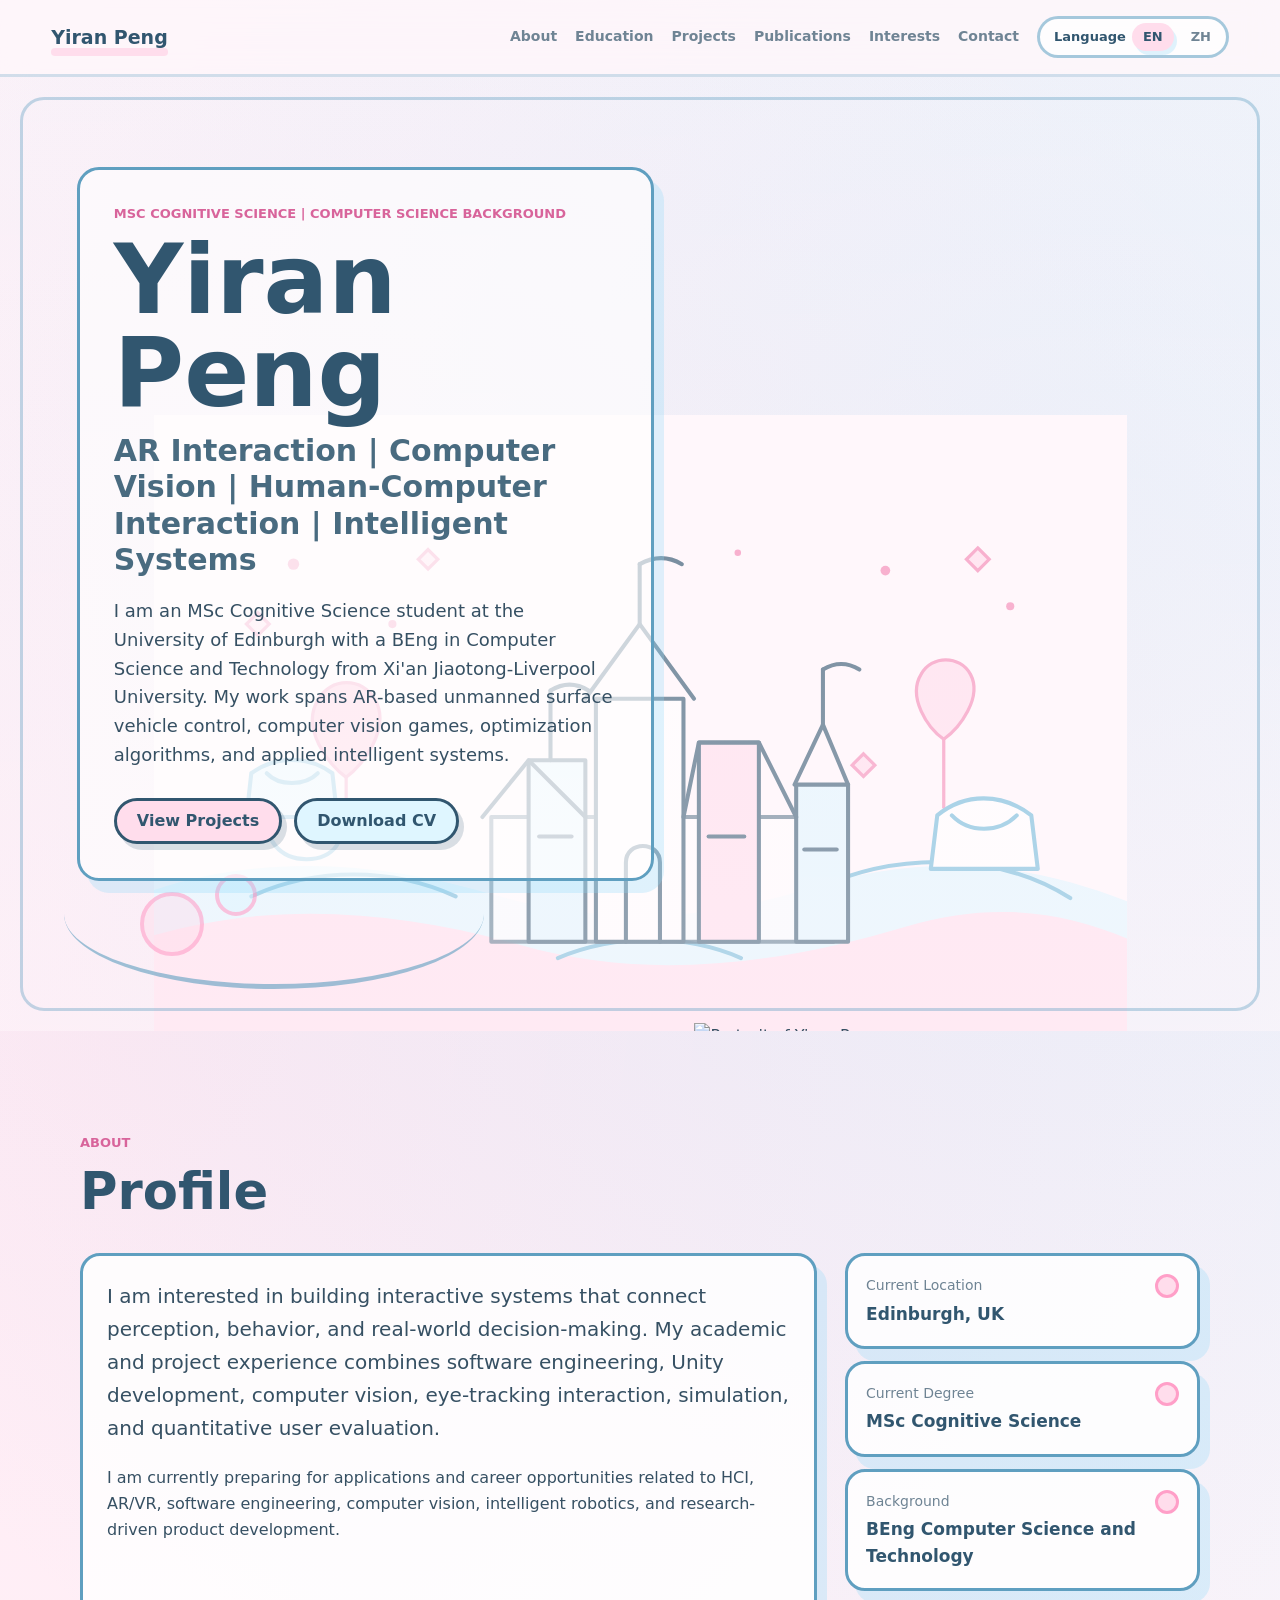
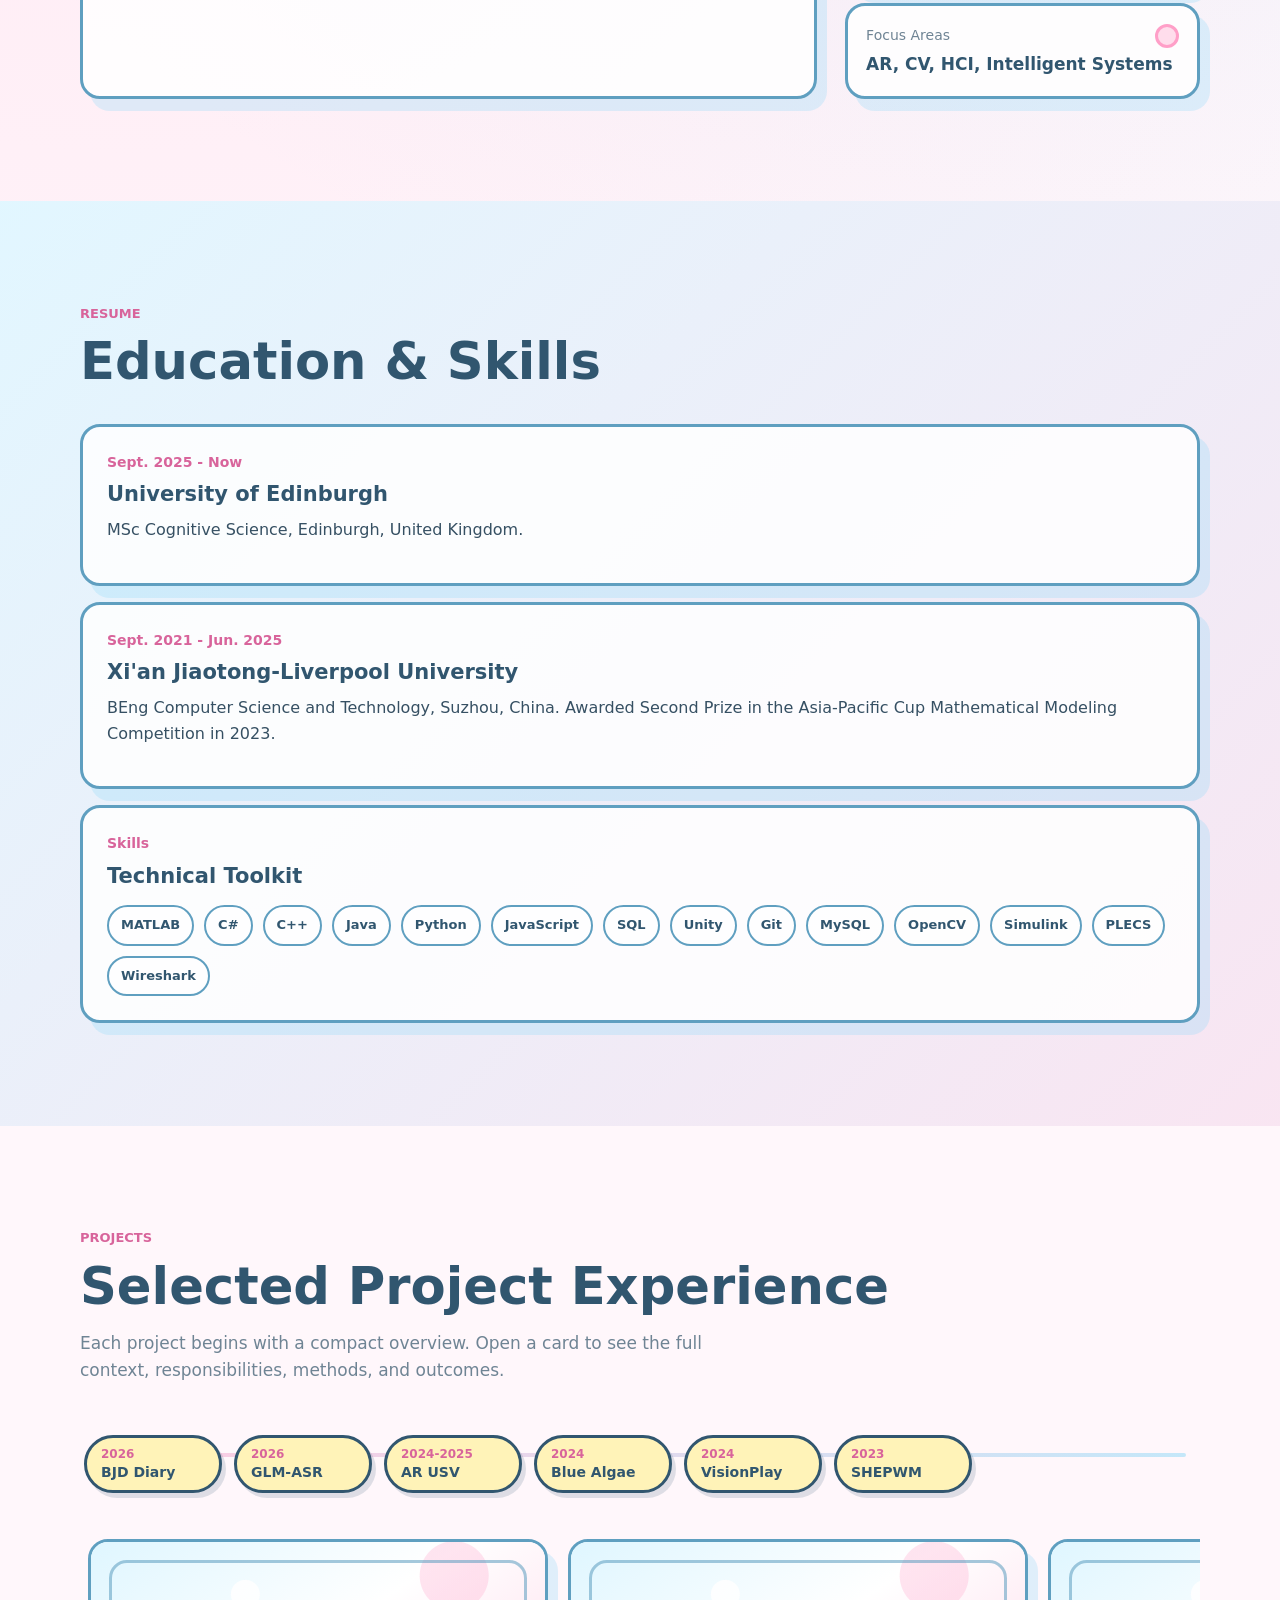
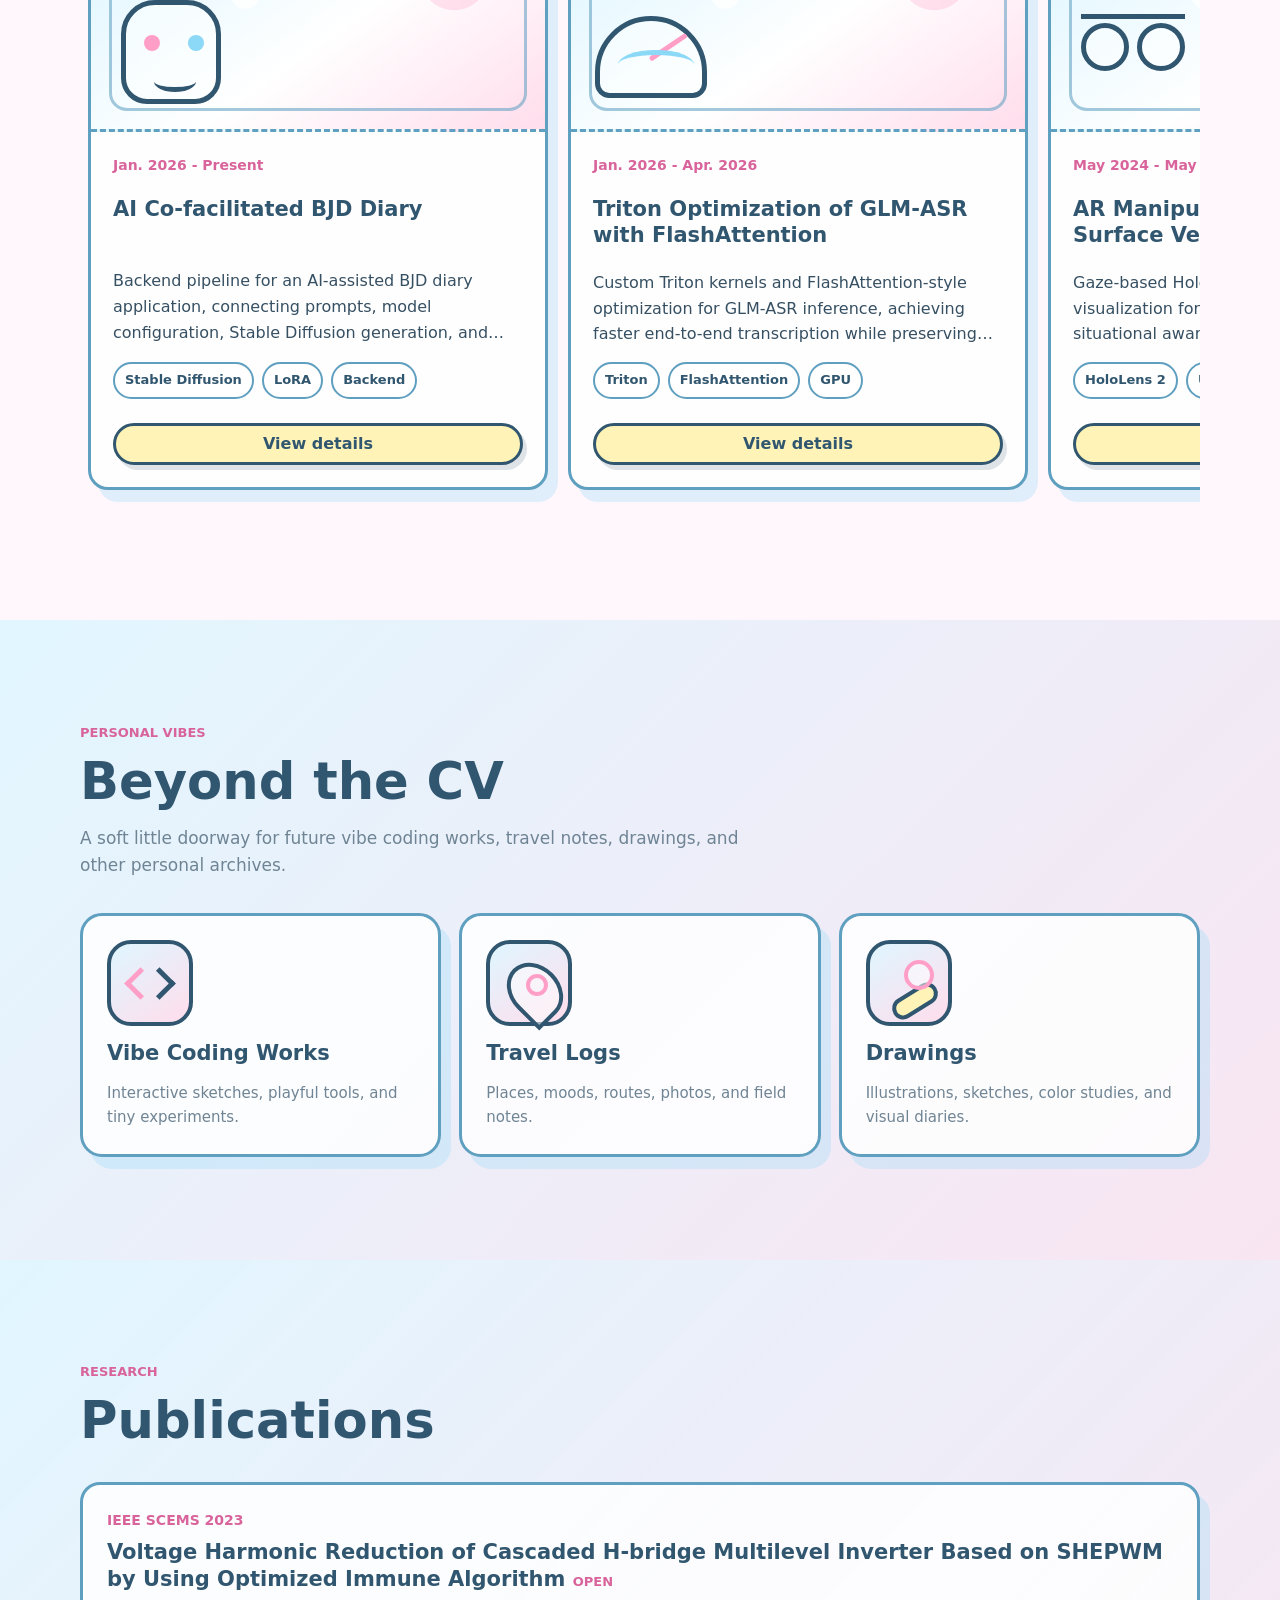
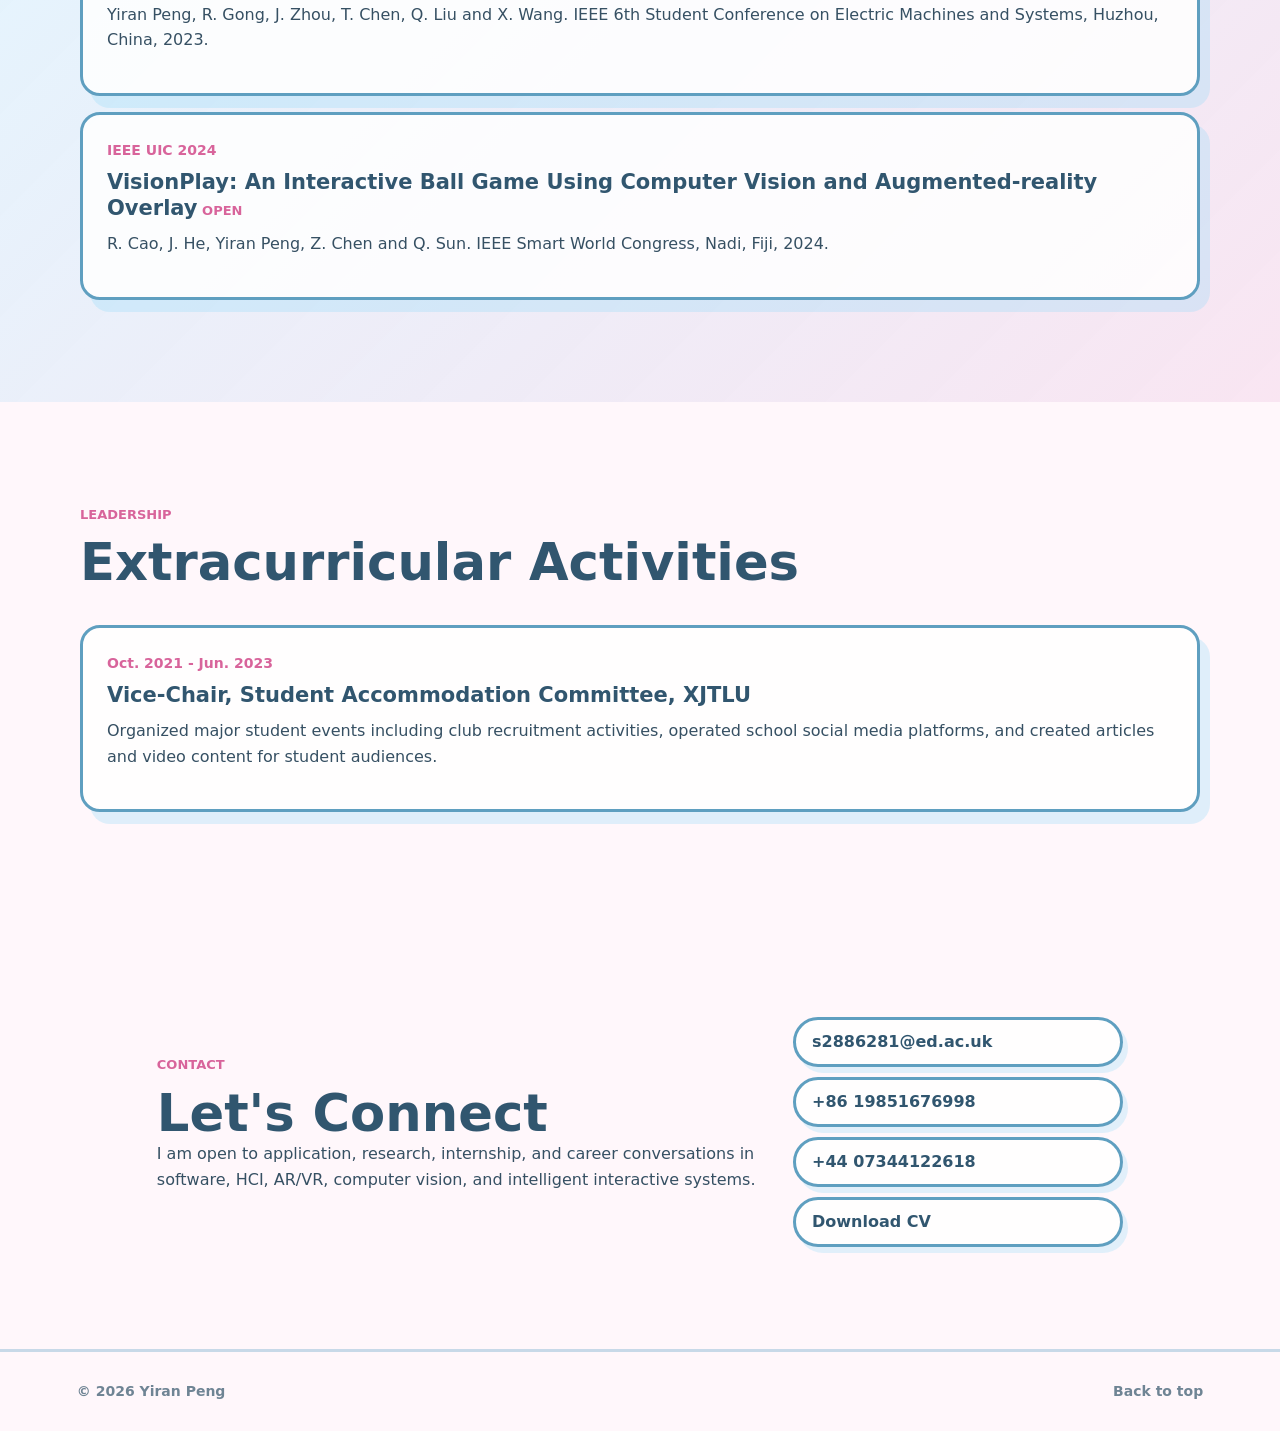
==== commit 11d94243: "Add files via upload" ====
--- a/index.html
+++ b/index.html
@@ -146,8 +146,16 @@
             responsibilities, methods, and outcomes.
           </p>
         </div>
+        <nav class="project-timeline" aria-label="Project timeline">
+          <a href="#project-bjd"><span>2026</span><strong data-i18n="timeline.bjd">BJD Diary</strong></a>
+          <a href="#project-triton"><span>2026</span><strong data-i18n="timeline.triton">GLM-ASR</strong></a>
+          <a href="#project-ar"><span>2024-2025</span><strong data-i18n="timeline.ar">AR USV</strong></a>
+          <a href="#project-algae"><span>2024</span><strong data-i18n="timeline.algae">Blue Algae</strong></a>
+          <a href="#project-vision"><span>2024</span><strong data-i18n="timeline.vision">VisionPlay</strong></a>
+          <a href="#project-power"><span>2023</span><strong data-i18n="timeline.power">SHEPWM</strong></a>
+        </nav>
         <div class="project-grid">
-          <article class="project-card">
+          <article id="project-ar" class="project-card">
             <div class="project-doodle" aria-hidden="true">
               <span class="icon-glasses"></span>
             </div>
@@ -166,7 +174,7 @@
               <button class="text-button" type="button" data-project="ar" data-i18n="projects.details">View details</button>
             </div>
           </article>
-          <article class="project-card">
+          <article id="project-algae" class="project-card">
             <div class="project-doodle" aria-hidden="true">
               <span class="icon-water"></span>
             </div>
@@ -185,7 +193,7 @@
               <button class="text-button" type="button" data-project="algae" data-i18n="projects.details">View details</button>
             </div>
           </article>
-          <article class="project-card">
+          <article id="project-vision" class="project-card">
             <div class="project-doodle" aria-hidden="true">
               <span class="icon-ball"></span>
             </div>
@@ -204,7 +212,7 @@
               <button class="text-button" type="button" data-project="vision" data-i18n="projects.details">View details</button>
             </div>
           </article>
-          <article class="project-card">
+          <article id="project-power" class="project-card">
             <div class="project-doodle" aria-hidden="true">
               <span class="icon-wave"></span>
             </div>
@@ -223,7 +231,7 @@
               <button class="text-button" type="button" data-project="power" data-i18n="projects.details">View details</button>
             </div>
           </article>
-          <article class="project-card">
+          <article id="project-bjd" class="project-card">
             <div class="project-doodle" aria-hidden="true">
               <span class="icon-ai"></span>
             </div>
@@ -242,7 +250,7 @@
               <button class="text-button" type="button" data-project="bjd" data-i18n="projects.details">View details</button>
             </div>
           </article>
-          <article class="project-card">
+          <article id="project-triton" class="project-card">
             <div class="project-doodle" aria-hidden="true">
               <span class="icon-speed"></span>
             </div>
--- a/styles.css
+++ b/styles.css
@@ -157,7 +157,7 @@
   padding: clamp(52px, 7vw, 94px) clamp(20px, 6vw, 80px) clamp(120px, 12vw, 150px);
   background:
     linear-gradient(180deg, rgba(255, 247, 251, 0.2), rgba(255, 247, 251, 0.5)),
-    url("assets/hero-doodle.svg") center bottom / cover no-repeat;
+    url("assets/hero-doodle.svg") center bottom / min(1500px, 76vw) auto no-repeat;
 }
 
 .hero::before {
@@ -464,18 +464,109 @@
   padding: 8px 12px;
 }
 
+.project-timeline {
+  position: relative;
+  display: flex;
+  max-width: 1120px;
+  gap: 12px;
+  margin: 0 auto 24px;
+  overflow-x: auto;
+  padding: 16px 4px 18px;
+  scrollbar-width: thin;
+}
+
+.project-timeline::before {
+  content: "";
+  position: absolute;
+  left: 14px;
+  right: 14px;
+  top: 34px;
+  height: 4px;
+  border-radius: 999px;
+  background: linear-gradient(90deg, var(--pink), var(--blue));
+  opacity: 0.5;
+}
+
+.project-timeline a {
+  position: relative;
+  z-index: 1;
+  display: inline-grid;
+  min-width: 138px;
+  gap: 4px;
+  padding: 10px 14px;
+  border: 3px solid var(--ink);
+  border-radius: 999px;
+  background: var(--yellow);
+  color: var(--ink);
+  box-shadow: 4px 5px 0 rgba(49, 86, 111, 0.16);
+  scroll-margin-inline: 18px;
+}
+
+.project-timeline a:hover {
+  background: var(--pink-soft);
+}
+
+.project-timeline span {
+  color: #d8649b;
+  font-size: 12px;
+  font-weight: 900;
+  line-height: 1;
+}
+
+.project-timeline strong {
+  overflow: hidden;
+  font-size: 14px;
+  font-weight: 900;
+  line-height: 1.15;
+  text-overflow: ellipsis;
+  white-space: nowrap;
+}
+
 .project-grid {
-  display: grid;
-  grid-template-columns: repeat(2, minmax(0, 1fr));
-  gap: 18px;
+  display: flex;
+  max-width: 1120px;
+  gap: 20px;
+  overflow-x: auto;
+  margin: 0 auto;
+  padding: 4px 8px 28px;
+  scroll-padding-left: 8px;
+  scroll-snap-type: x mandatory;
+  scrollbar-width: thin;
 }
 
 .project-card {
   display: grid;
-  grid-template-columns: 150px minmax(0, 1fr);
-  min-height: 292px;
+  flex: 0 0 clamp(320px, 38vw, 460px);
+  grid-template-rows: 190px minmax(0, 1fr);
+  min-height: 520px;
   overflow: hidden;
+  scroll-margin-left: 24px;
+  scroll-snap-align: start;
   transition: transform 180ms ease, box-shadow 180ms ease;
+}
+
+#project-bjd {
+  order: 1;
+}
+
+#project-triton {
+  order: 2;
+}
+
+#project-ar {
+  order: 3;
+}
+
+#project-algae {
+  order: 4;
+}
+
+#project-vision {
+  order: 5;
+}
+
+#project-power {
+  order: 6;
 }
 
 .project-card:hover {
@@ -485,11 +576,20 @@
 
 .project-doodle {
   position: relative;
-  min-height: 100%;
+  min-height: 190px;
   background:
     radial-gradient(circle at 34% 28%, rgba(255, 255, 255, 0.84) 0 14px, transparent 15px),
-    linear-gradient(180deg, var(--blue-soft), var(--pink-soft));
-  border-right: 3px dashed var(--line);
+    radial-gradient(circle at 80% 18%, rgba(255, 159, 200, 0.28) 0 34px, transparent 35px),
+    linear-gradient(145deg, var(--blue-soft), #ffffff 52%, var(--pink-soft));
+  border-bottom: 3px dashed var(--line);
+}
+
+.project-doodle::before {
+  content: "";
+  position: absolute;
+  inset: 18px;
+  border: 3px solid rgba(95, 159, 192, 0.56);
+  border-radius: 18px;
 }
 
 .project-doodle span,
@@ -671,14 +771,36 @@
 }
 
 .project-body {
+  display: flex;
+  flex-direction: column;
+  gap: 12px;
   padding: 22px;
+}
+
+.project-body h3 {
+  display: -webkit-box;
+  overflow: hidden;
+  min-height: 2.4em;
+  -webkit-box-orient: vertical;
+  -webkit-line-clamp: 2;
+}
+
+.project-body p {
+  display: -webkit-box;
+  overflow: hidden;
+  min-height: 5em;
+  margin-bottom: 0;
+  -webkit-box-orient: vertical;
+  -webkit-line-clamp: 3;
 }
 
 .tags {
   display: flex;
   flex-wrap: wrap;
   gap: 8px;
-  margin-top: 18px;
+  min-height: 36px;
+  align-content: flex-end;
+  margin-top: auto;
 }
 
 .tags span {
@@ -690,7 +812,7 @@
   min-height: 42px;
   align-items: center;
   justify-content: center;
-  margin-top: 20px;
+  margin-top: 12px;
   padding: 0 16px;
   border: 3px solid var(--ink);
   border-radius: 999px;
@@ -843,16 +965,46 @@
 }
 
 .vibes-hero {
-  min-height: 56vh;
+  position: relative;
+  min-height: calc(100vh - 72px);
   display: grid;
   align-items: center;
+  isolation: isolate;
+  overflow: hidden;
   background:
-    linear-gradient(180deg, rgba(255, 247, 251, 0.28), rgba(255, 247, 251, 0.58)),
-    url("assets/hero-doodle.svg") center bottom / cover no-repeat;
+    linear-gradient(180deg, rgba(255, 247, 251, 0.2), rgba(255, 247, 251, 0.5)),
+    var(--bg);
+}
+
+.vibes-hero::before {
+  content: "";
+  position: absolute;
+  inset: 0;
+  z-index: -1;
+  background: url("assets/hero-doodle.svg") center bottom / min(1900px, 100vw) auto no-repeat;
+  opacity: 0.24;
+  pointer-events: none;
+}
+
+.vibes-hero .section-inner {
+  position: relative;
+  z-index: 5;
 }
 
 .vibes-hero h1 {
-  max-width: 840px;
+  max-width: 1080px;
+  font-size: clamp(42px, 6vw, 72px);
+  line-height: 1.02;
+  color: var(--ink);
+  -webkit-text-stroke: 0.35px var(--ink);
+  text-shadow: 0 1px 0 rgba(255, 247, 251, 0.86);
+}
+
+.vibes-hero .lead,
+.vibes-hero .eyebrow {
+  text-shadow:
+    0 1px 0 rgba(255, 247, 251, 0.9),
+    0 0 8px rgba(255, 247, 251, 0.7);
 }
 
 .interest-detail {
@@ -999,12 +1151,46 @@
 }
 
 .travel-hero {
-  min-height: 46vh;
+  position: relative;
+  min-height: calc(100vh - 72px);
   display: grid;
   align-items: center;
+  isolation: isolate;
+  overflow: hidden;
   background:
-    linear-gradient(180deg, rgba(255, 247, 251, 0.28), rgba(255, 247, 251, 0.58)),
-    url("assets/hero-doodle.svg") center bottom / cover no-repeat;
+    linear-gradient(180deg, rgba(255, 247, 251, 0.2), rgba(255, 247, 251, 0.5)),
+    var(--bg);
+}
+
+.travel-hero::before {
+  content: "";
+  position: absolute;
+  inset: 0;
+  z-index: -1;
+  background: url("assets/hero-doodle.svg") center bottom / min(1800px, 100vw) auto no-repeat;
+  opacity: 0.23;
+  pointer-events: none;
+}
+
+.travel-hero .section-inner {
+  position: relative;
+  z-index: 5;
+}
+
+.travel-hero h1 {
+  max-width: 980px;
+  font-size: clamp(42px, 6vw, 72px);
+  line-height: 1.02;
+  color: var(--ink);
+  -webkit-text-stroke: 0.35px var(--ink);
+  text-shadow: 0 1px 0 rgba(255, 247, 251, 0.86);
+}
+
+.travel-hero .lead,
+.travel-hero .eyebrow {
+  text-shadow:
+    0 1px 0 rgba(255, 247, 251, 0.9),
+    0 0 8px rgba(255, 247, 251, 0.7);
 }
 
 .travel-calendar {
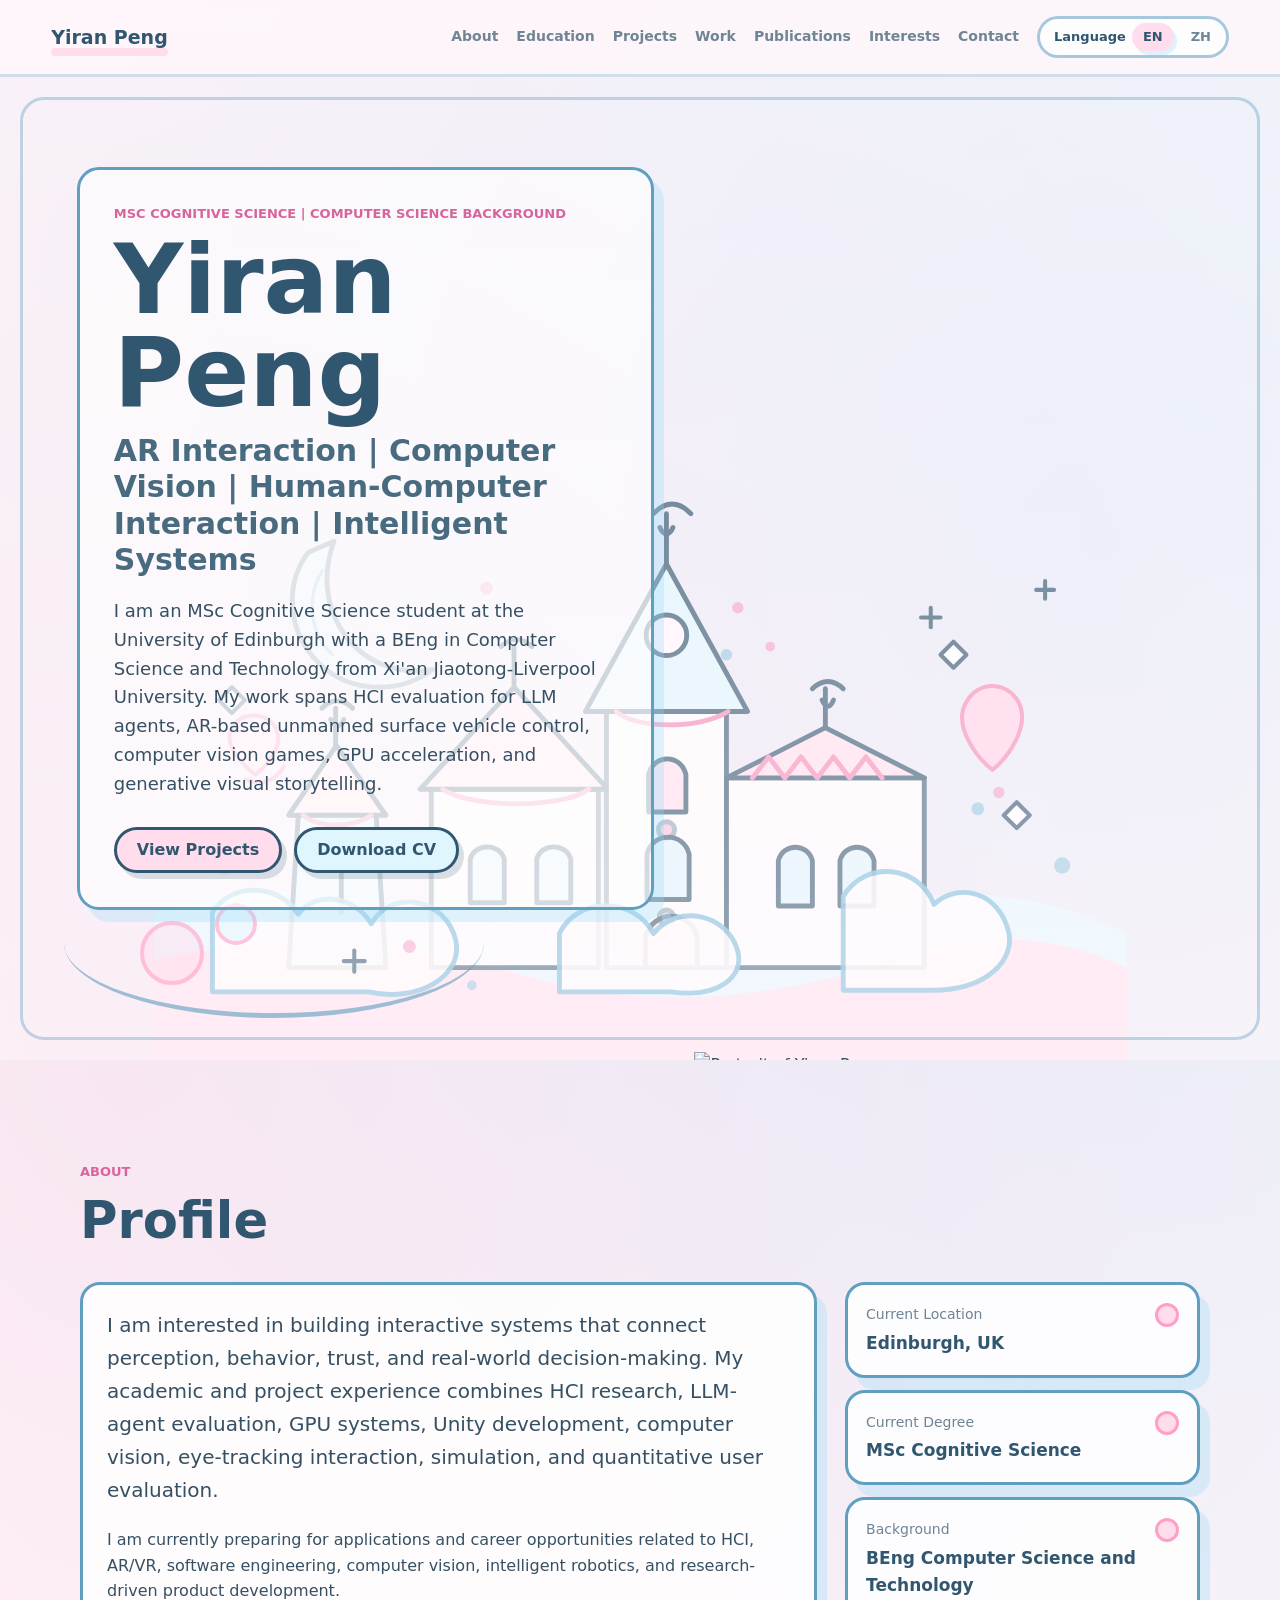
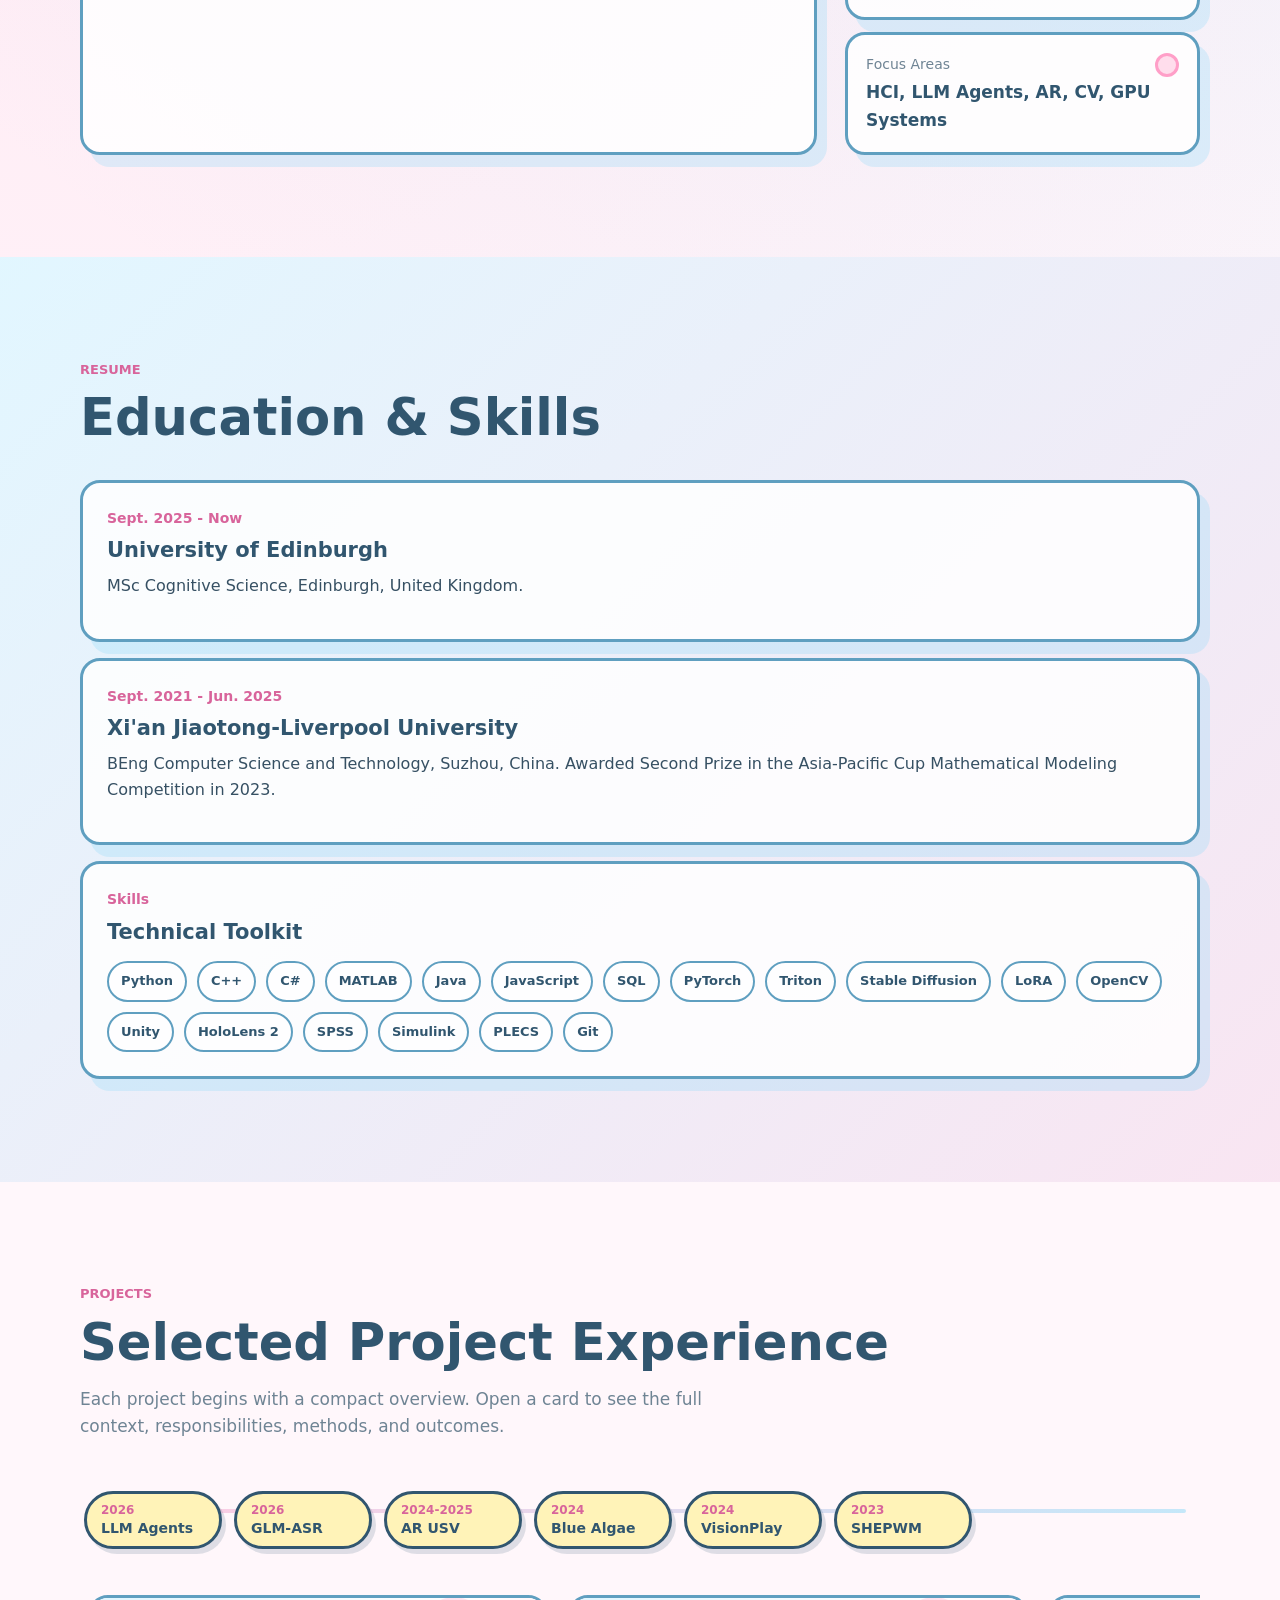
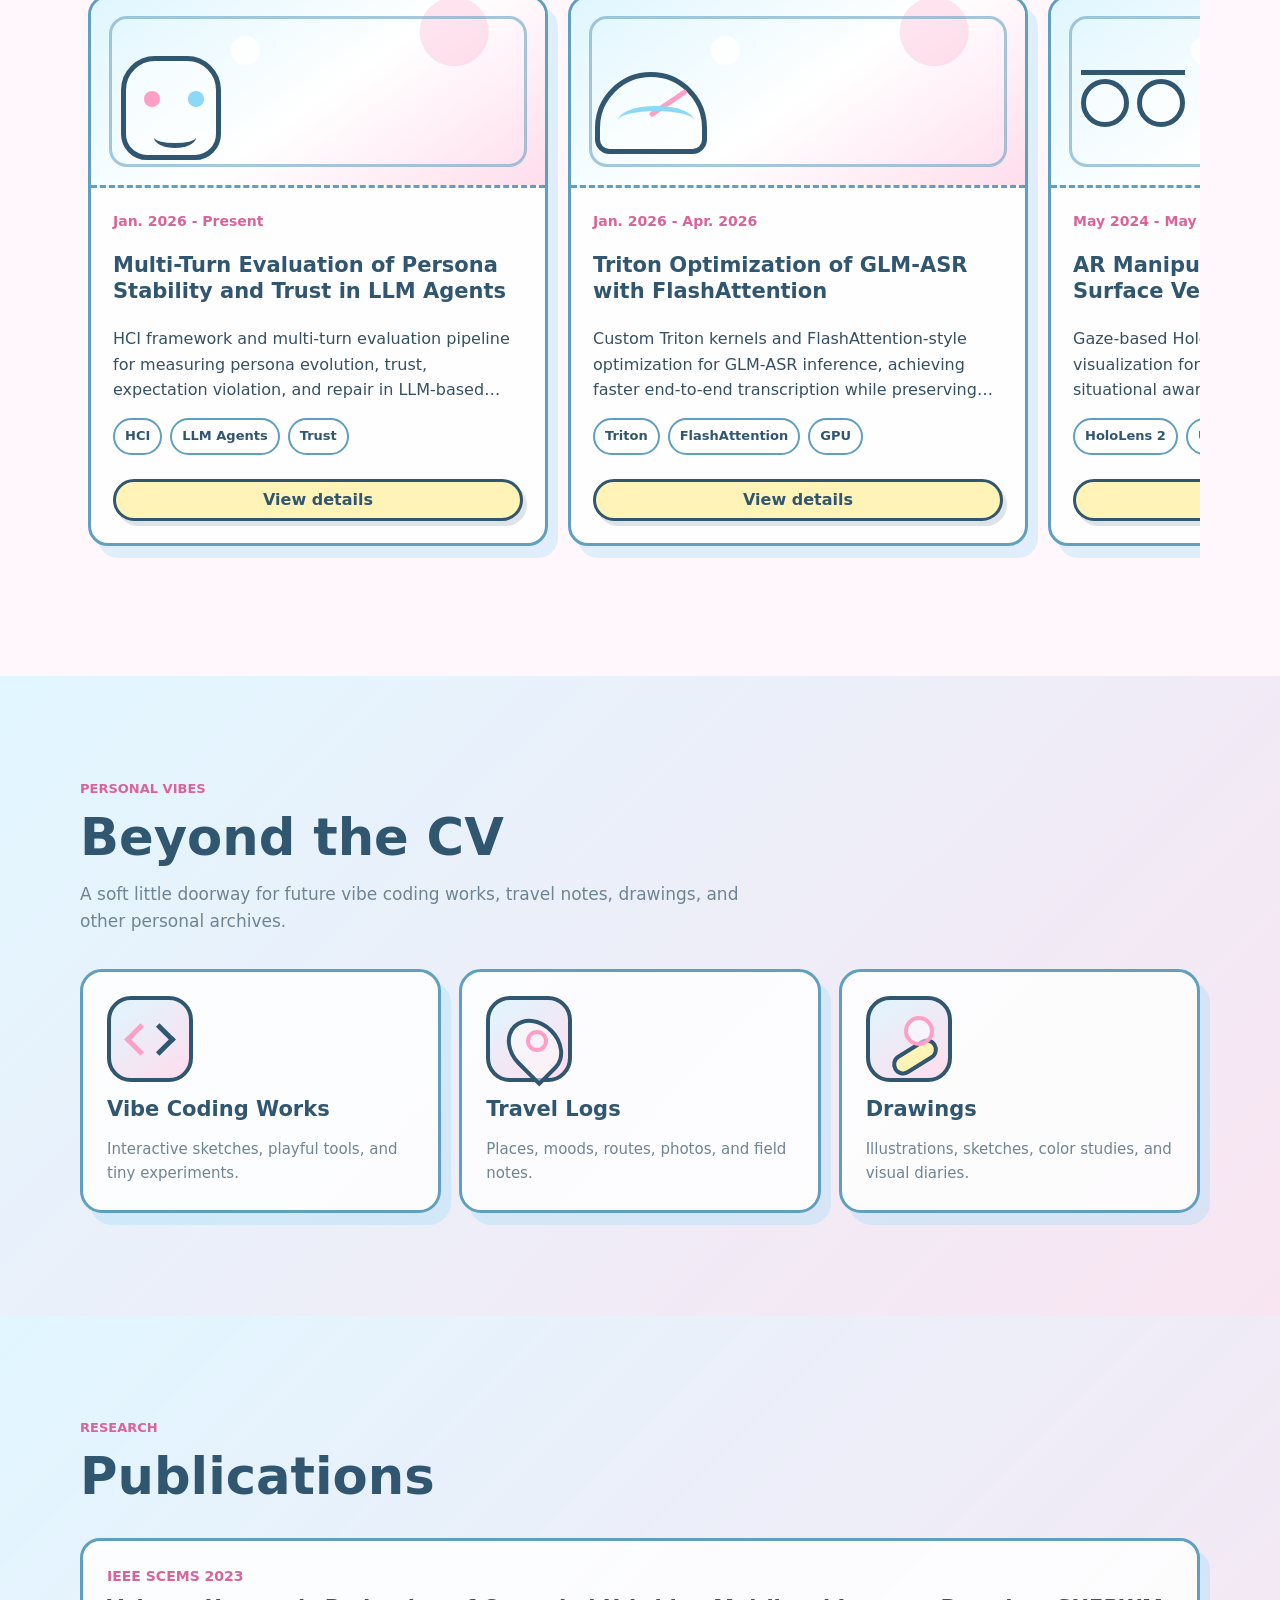
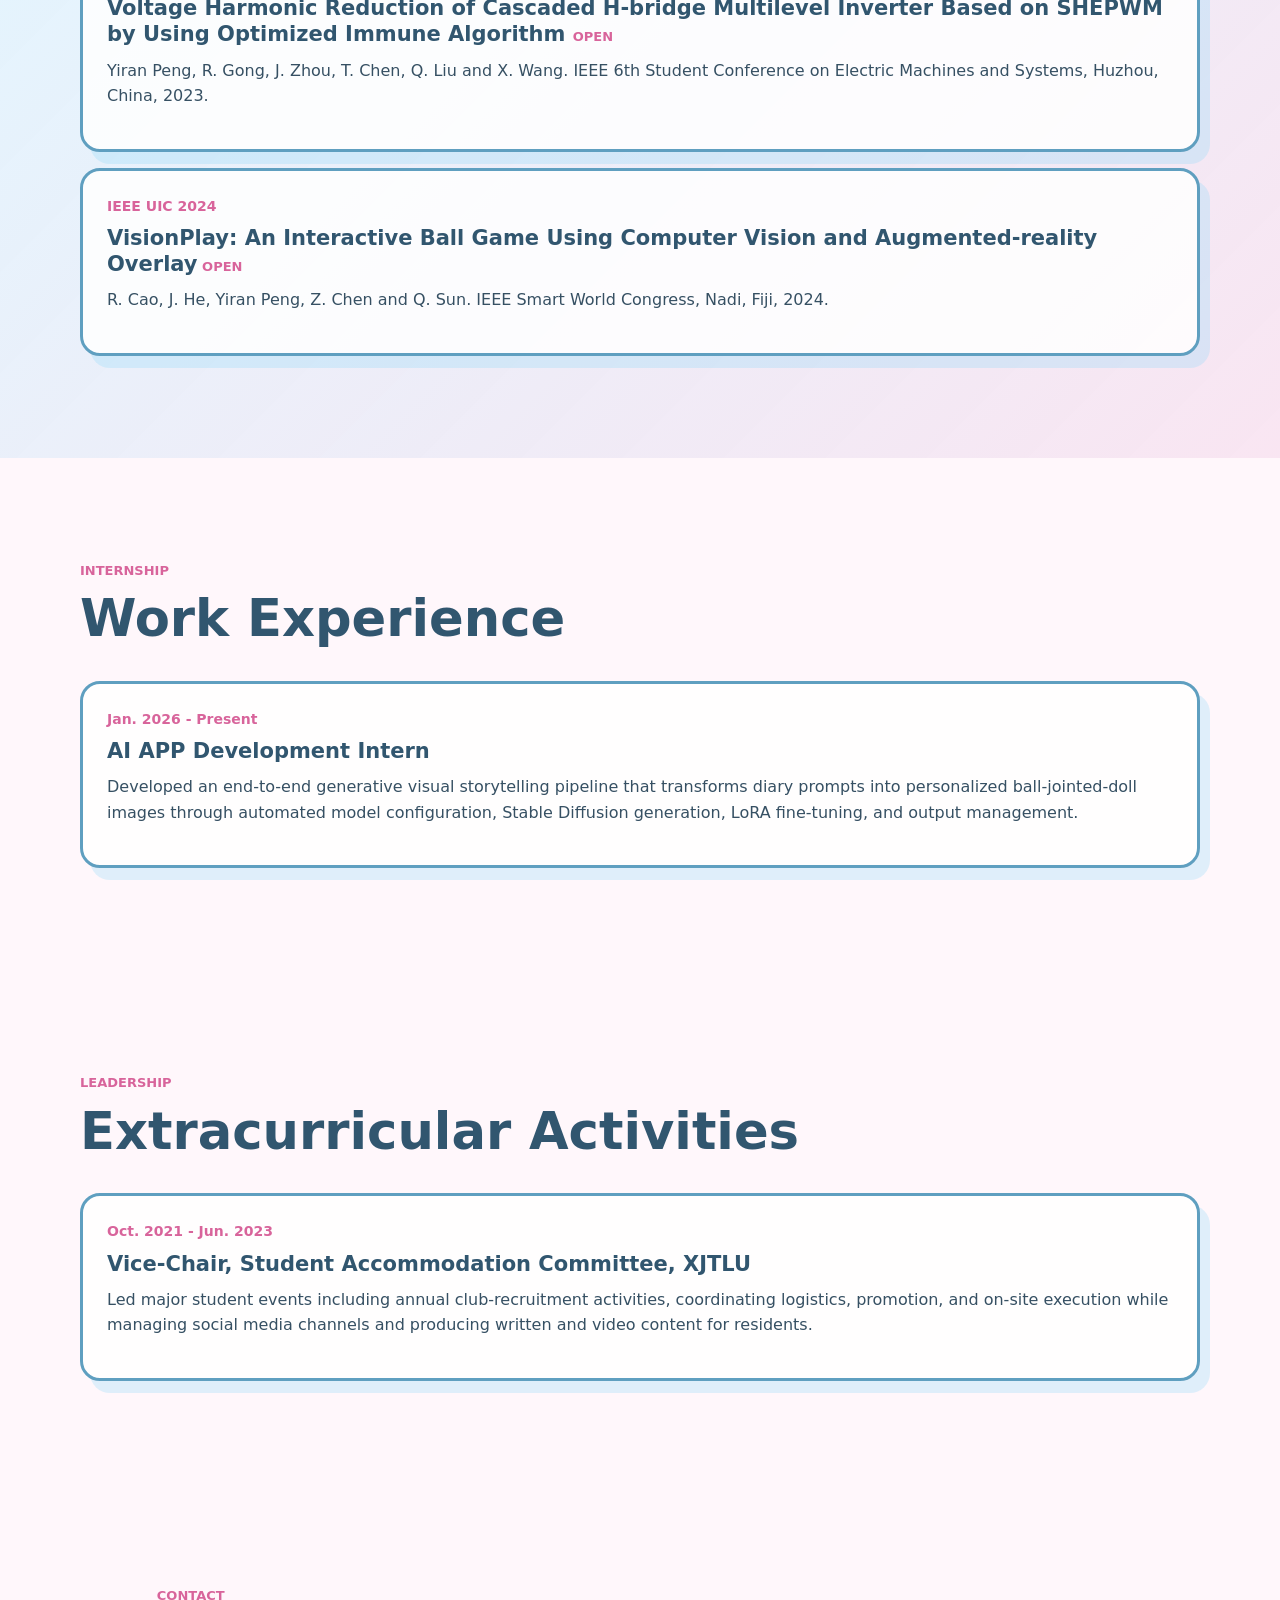
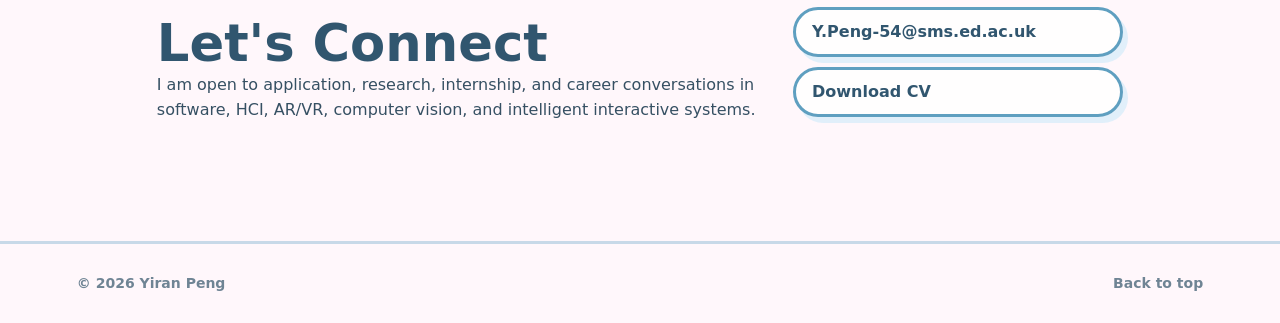
==== commit 1c0ff23e: "Add files via upload" ====
--- a/index.html
+++ b/index.html
@@ -18,6 +18,7 @@
           <a href="#about" data-i18n="nav.about">About</a>
           <a href="#education" data-i18n="nav.education">Education</a>
           <a href="#projects" data-i18n="nav.projects">Projects</a>
+          <a href="#work" data-i18n="nav.work">Work</a>
           <a href="#publications" data-i18n="nav.publications">Publications</a>
           <a href="interests.html" data-i18n="nav.interests">Interests</a>
           <a href="#contact" data-i18n="nav.contact">Contact</a>
@@ -89,7 +90,7 @@
             </div>
             <div>
               <span data-i18n="facts.focusLabel">Focus Areas</span>
-              <strong data-i18n="facts.focus">AR, CV, HCI, Intelligent Systems</strong>
+              <strong data-i18n="facts.focus">HCI, LLM Agents, AR, CV, GPU Systems</strong>
             </div>
           </div>
         </div>
@@ -118,20 +119,24 @@
             <span class="time" data-i18n="education.skillsLabel">Skills</span>
             <h3 data-i18n="education.skillsTitle">Technical Toolkit</h3>
             <ul class="skills">
+              <li>Python</li>
+              <li>C++</li>
+              <li>C#</li>
               <li>MATLAB</li>
-              <li>C#</li>
-              <li>C++</li>
               <li>Java</li>
-              <li>Python</li>
               <li>JavaScript</li>
               <li>SQL</li>
+              <li>PyTorch</li>
+              <li>Triton</li>
+              <li>Stable Diffusion</li>
+              <li>LoRA</li>
+              <li>OpenCV</li>
               <li>Unity</li>
-              <li>Git</li>
-              <li>MySQL</li>
-              <li>OpenCV</li>
+              <li>HoloLens 2</li>
+              <li>SPSS</li>
               <li>Simulink</li>
               <li>PLECS</li>
-              <li>Wireshark</li>
+              <li>Git</li>
             </ul>
           </article>
         </div>
@@ -147,7 +152,7 @@
           </p>
         </div>
         <nav class="project-timeline" aria-label="Project timeline">
-          <a href="#project-bjd"><span>2026</span><strong data-i18n="timeline.bjd">BJD Diary</strong></a>
+          <a href="#project-llm"><span>2026</span><strong data-i18n="timeline.llm">LLM Agents</strong></a>
           <a href="#project-triton"><span>2026</span><strong data-i18n="timeline.triton">GLM-ASR</strong></a>
           <a href="#project-ar"><span>2024-2025</span><strong data-i18n="timeline.ar">AR USV</strong></a>
           <a href="#project-algae"><span>2024</span><strong data-i18n="timeline.algae">Blue Algae</strong></a>
@@ -231,23 +236,23 @@
               <button class="text-button" type="button" data-project="power" data-i18n="projects.details">View details</button>
             </div>
           </article>
-          <article id="project-bjd" class="project-card">
+          <article id="project-llm" class="project-card">
             <div class="project-doodle" aria-hidden="true">
               <span class="icon-ai"></span>
             </div>
             <div class="project-body">
               <span class="time">Jan. 2026 - Present</span>
-              <h3 data-i18n="card.bjd.title">AI Co-facilitated BJD Diary</h3>
-              <p data-i18n="card.bjd.copy">
-                Backend pipeline for an AI-assisted BJD diary application, connecting prompts,
-                model configuration, Stable Diffusion generation, and image output management.
-              </p>
-              <div class="tags">
-                <span>Stable Diffusion</span>
-                <span>LoRA</span>
-                <span>Backend</span>
-              </div>
-              <button class="text-button" type="button" data-project="bjd" data-i18n="projects.details">View details</button>
+              <h3 data-i18n="card.llm.title">Multi-Turn Evaluation of Persona Stability and Trust in LLM Agents</h3>
+              <p data-i18n="card.llm.copy">
+                HCI framework and multi-turn evaluation pipeline for measuring persona evolution,
+                trust, expectation violation, and repair in LLM-based agents.
+              </p>
+              <div class="tags">
+                <span>HCI</span>
+                <span>LLM Agents</span>
+                <span>Trust</span>
+              </div>
+              <button class="text-button" type="button" data-project="llm" data-i18n="projects.details">View details</button>
             </div>
           </article>
           <article id="project-triton" class="project-card">
@@ -337,6 +342,24 @@
         </div>
       </section>
 
+      <section id="work" class="section">
+        <div class="section-heading">
+          <p class="eyebrow" data-i18n="work.eyebrow">Internship</p>
+          <h2 data-i18n="work.title">Work Experience</h2>
+        </div>
+        <div class="timeline">
+          <article class="timeline-item">
+            <span class="time">Jan. 2026 - Present</span>
+            <h3 data-i18n="work.role">AI APP Development Intern</h3>
+            <p data-i18n="work.copy">
+              Developed an end-to-end generative visual storytelling pipeline that transforms diary
+              prompts into personalized ball-jointed-doll images through automated model configuration,
+              generation, LoRA fine-tuning, and output management.
+            </p>
+          </article>
+        </div>
+      </section>
+
       <section id="activities" class="section">
         <div class="section-heading">
           <p class="eyebrow" data-i18n="activities.eyebrow">Leadership</p>
@@ -364,9 +387,7 @@
           </p>
         </div>
         <div class="contact-links">
-          <a href="mailto:s2886281@ed.ac.uk">s2886281@ed.ac.uk</a>
-          <a href="tel:+8619851676998">+86 19851676998</a>
-          <a href="tel:+447344122618">+44 07344122618</a>
+          <a href="mailto:Y.Peng-54@sms.ed.ac.uk">Y.Peng-54@sms.ed.ac.uk</a>
           <a href="resume.pdf" download data-i18n="contact.cv">Download CV</a>
         </div>
       </section>
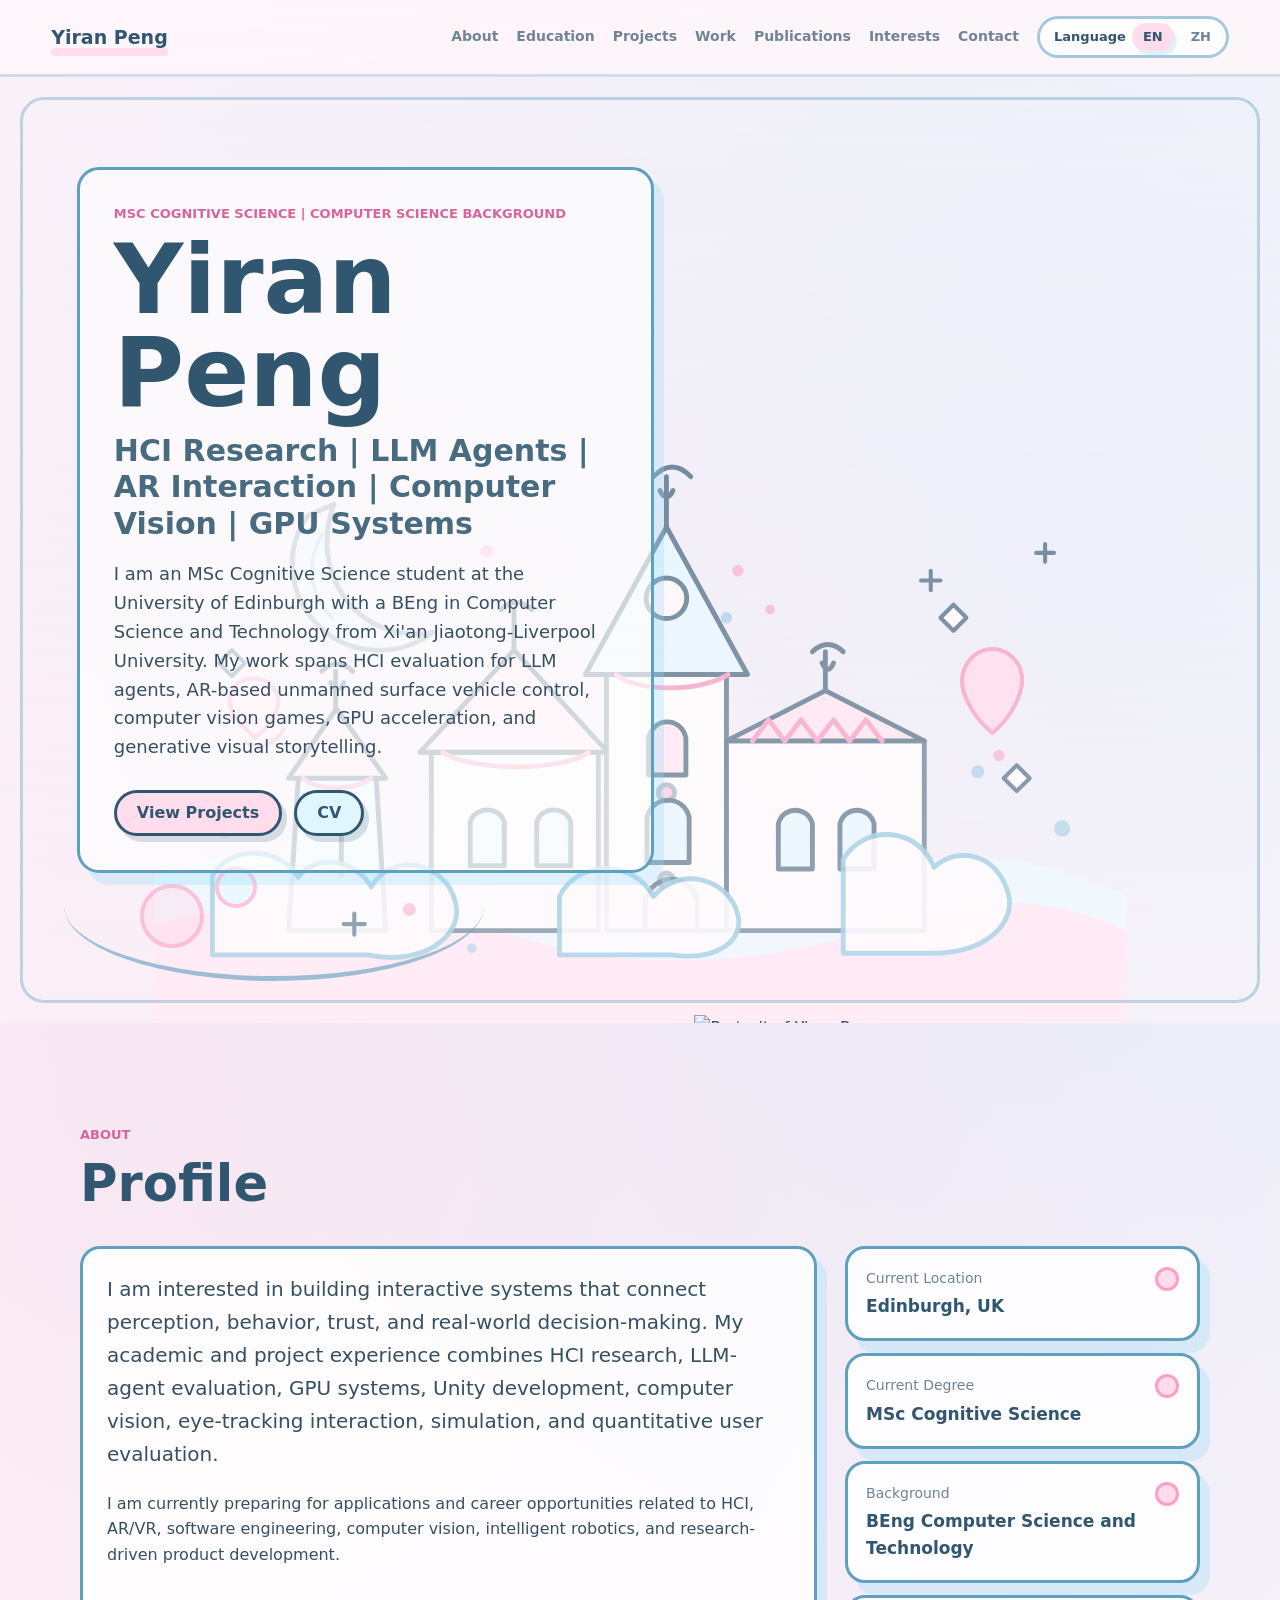
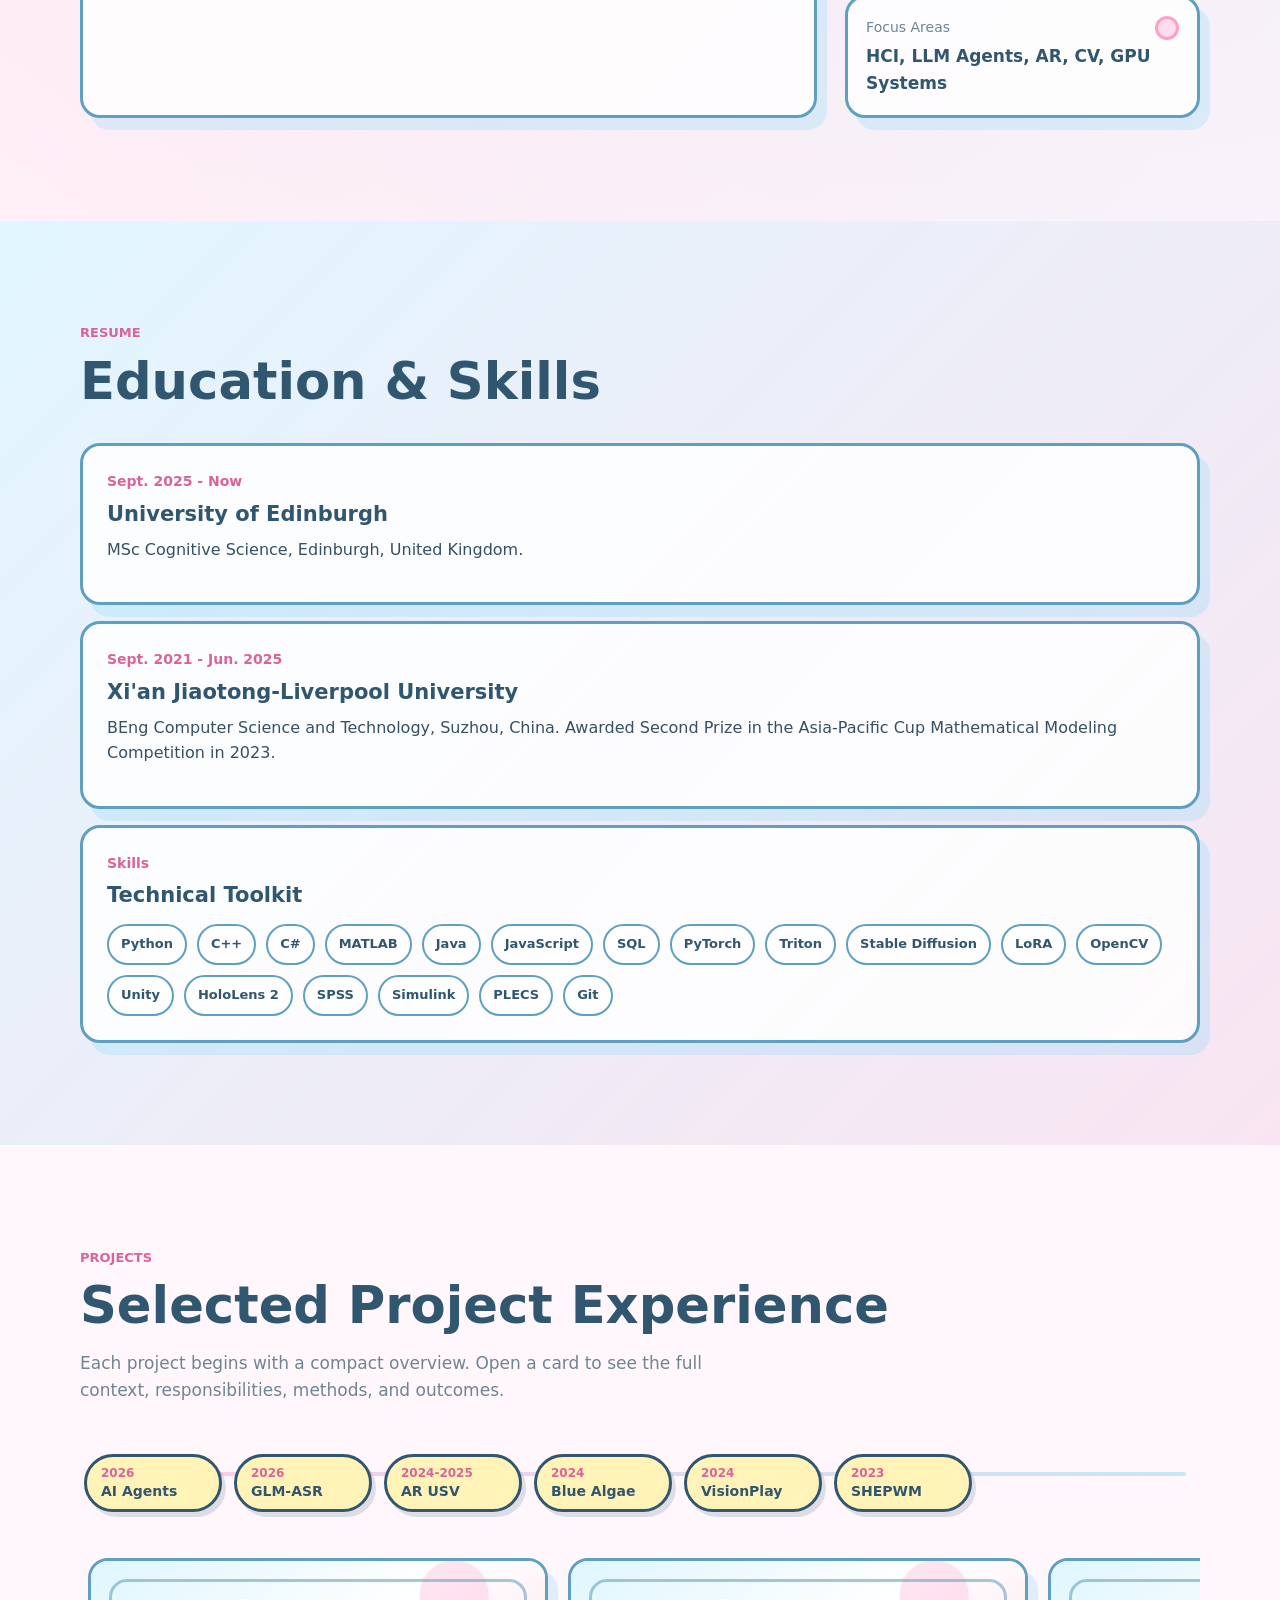
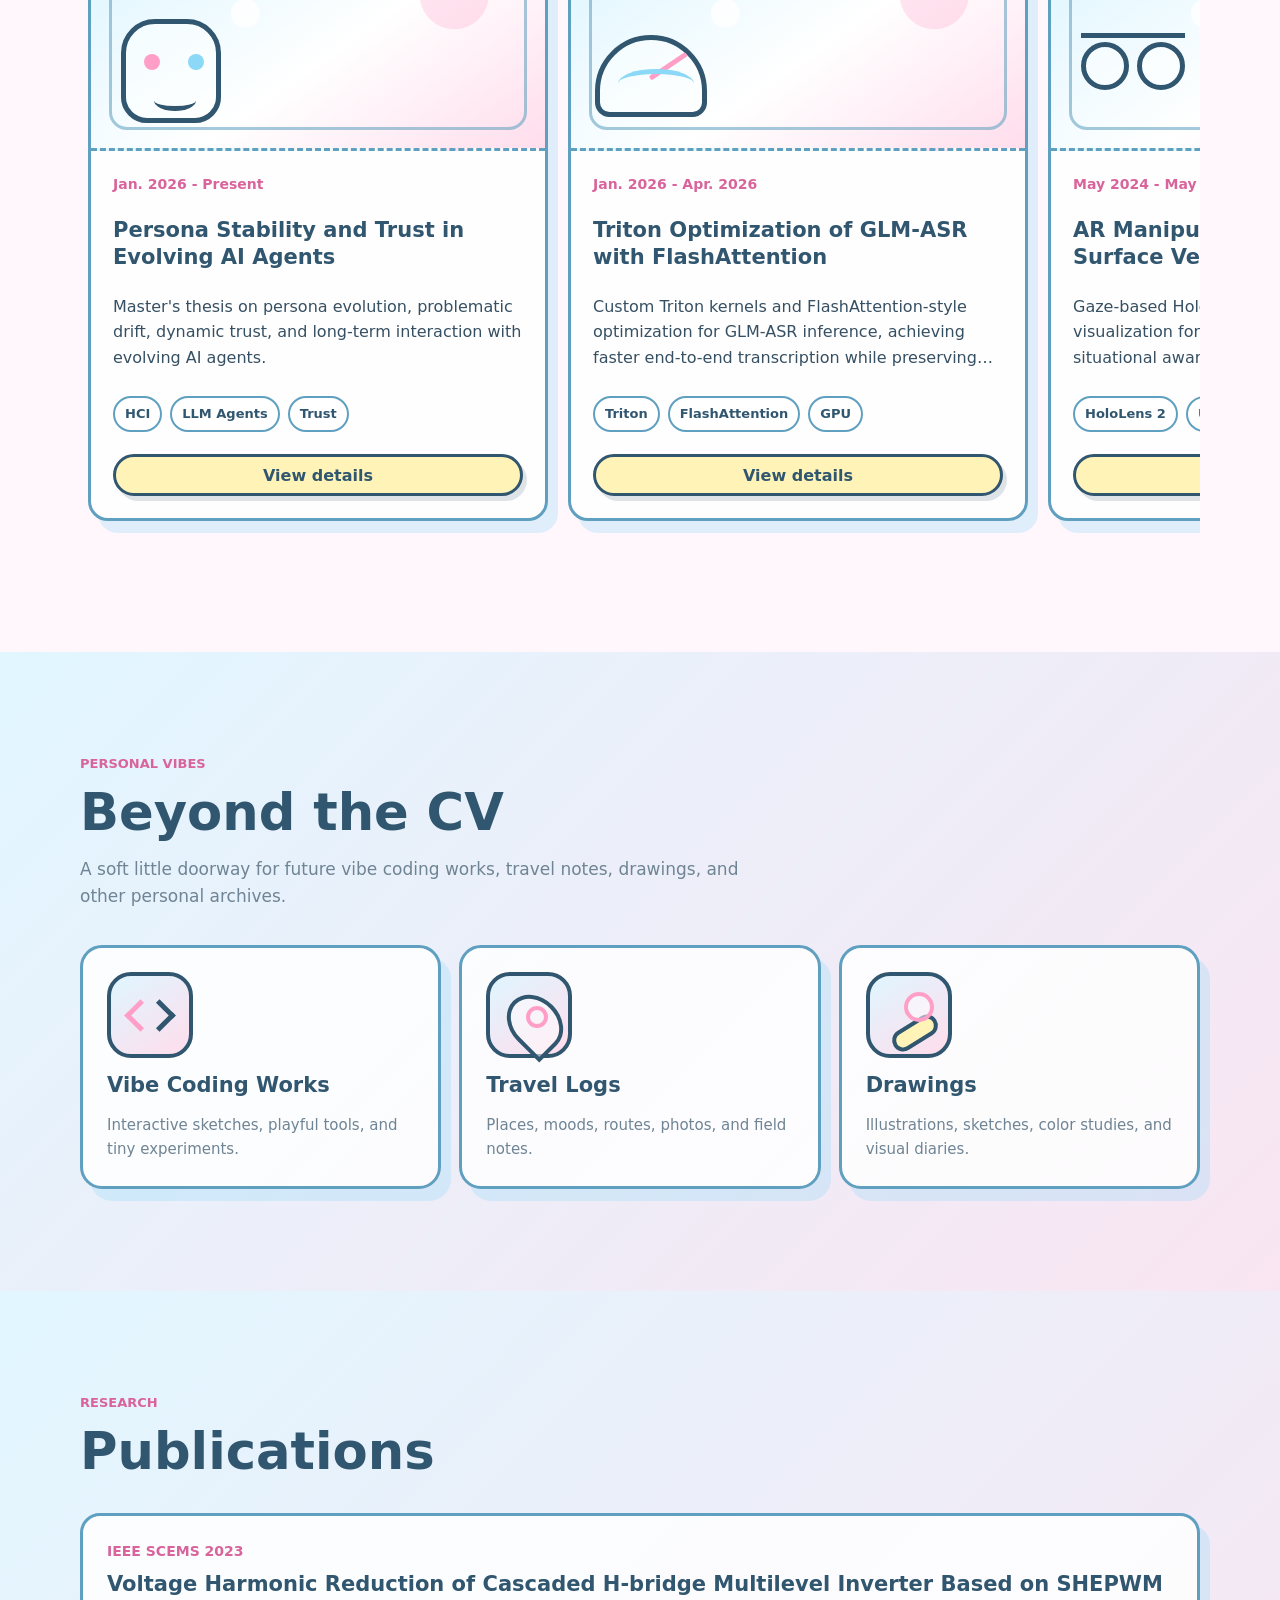
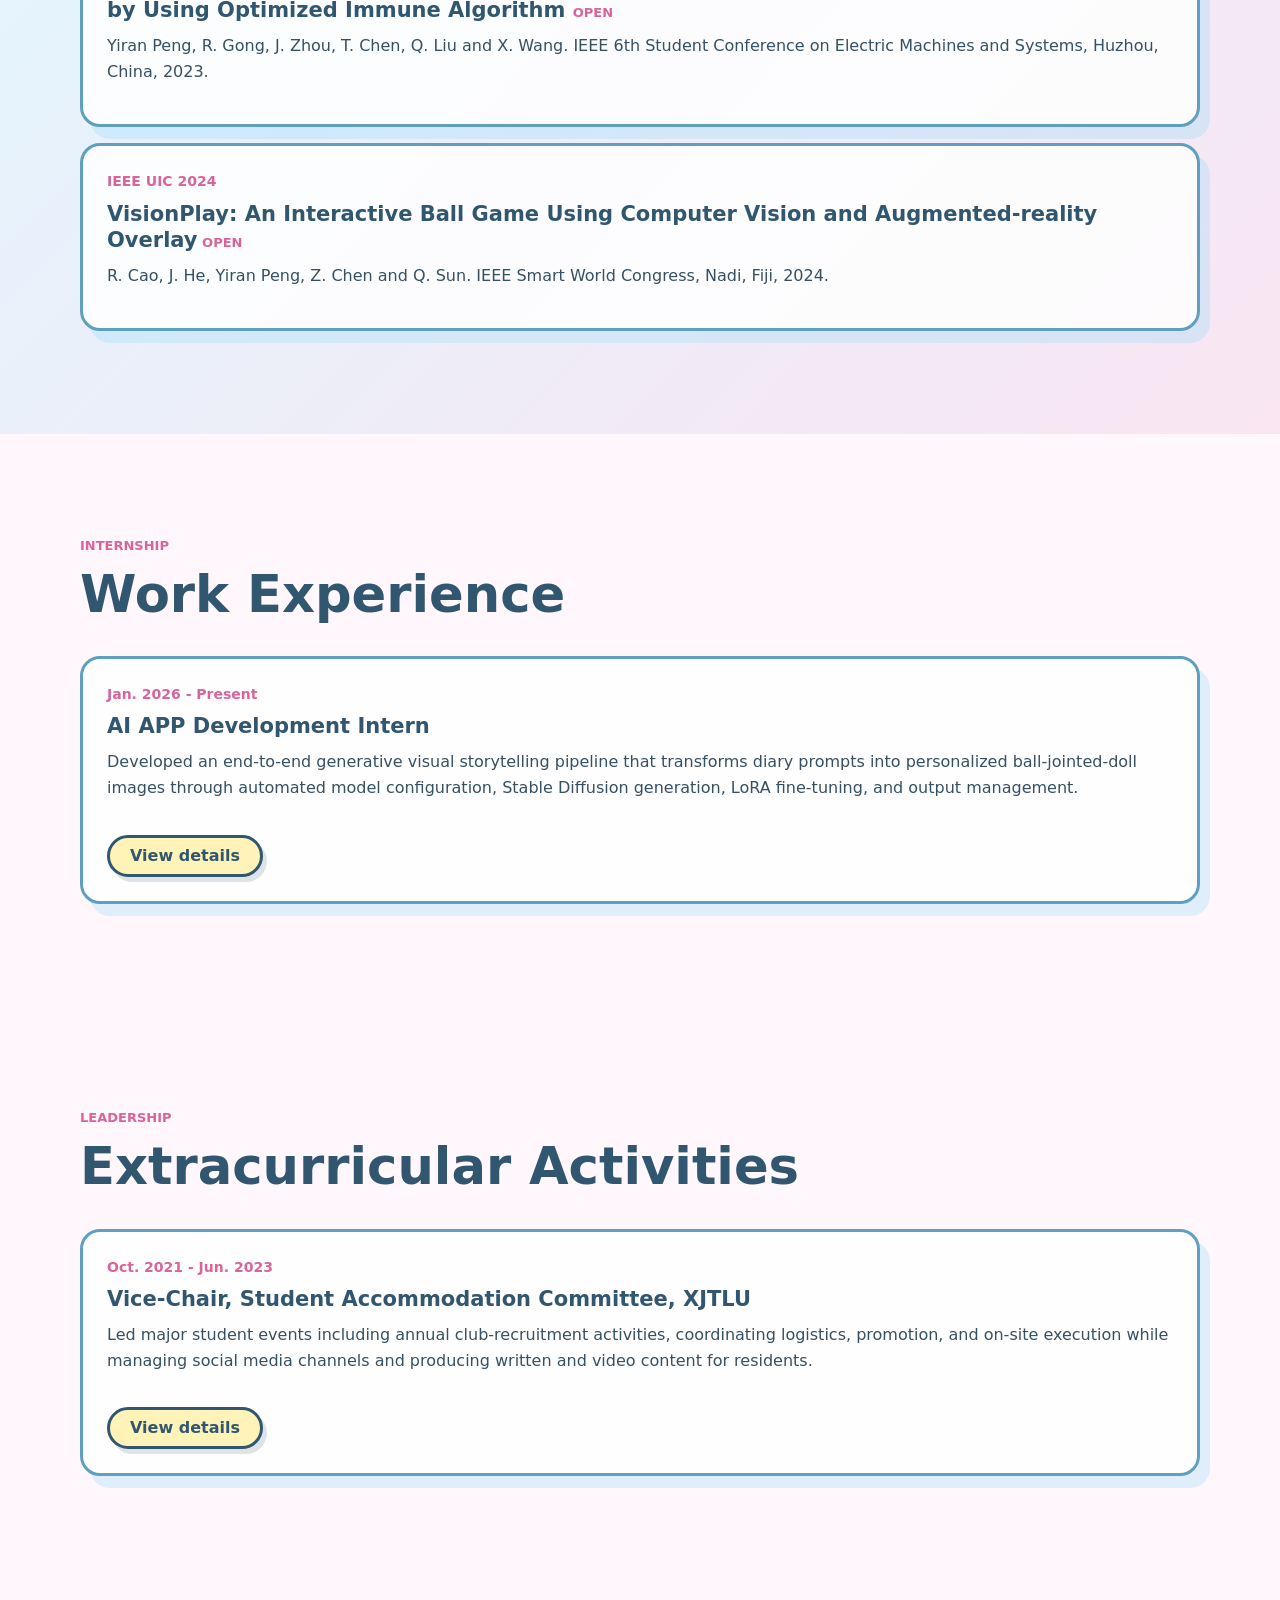
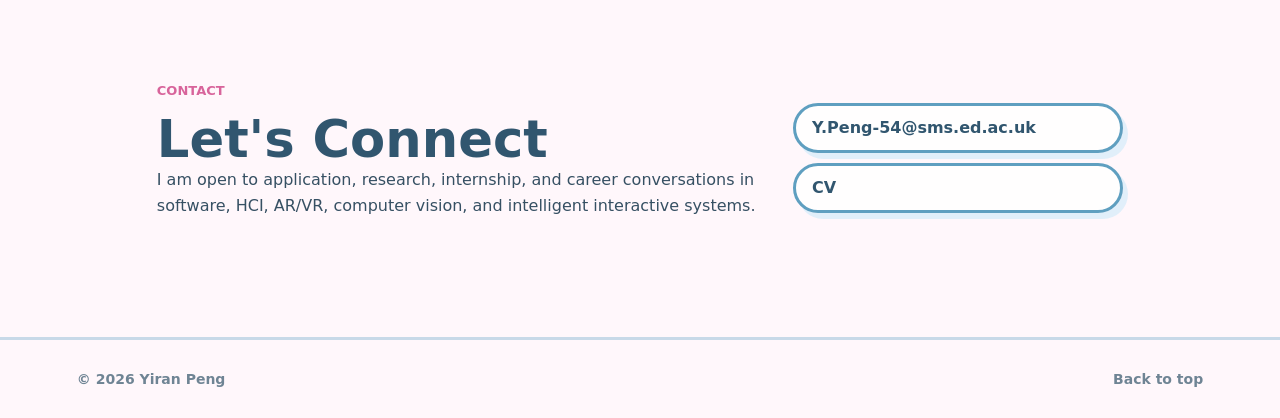
==== commit 44237f35: "Add files via upload" ====
--- a/index.html
+++ b/index.html
@@ -48,7 +48,7 @@
           </p>
           <div class="hero-actions">
             <a class="button primary" href="#projects" data-i18n="hero.projects">View Projects</a>
-            <a class="button ghost" href="resume.pdf" download data-i18n="hero.cv">Download CV</a>
+            <a class="button ghost" href="cv.html" data-i18n="hero.cv">CV</a>
           </div>
         </div>
         <figure class="hero-photo">
@@ -152,7 +152,7 @@
           </p>
         </div>
         <nav class="project-timeline" aria-label="Project timeline">
-          <a href="#project-llm"><span>2026</span><strong data-i18n="timeline.llm">LLM Agents</strong></a>
+          <a href="#project-llm"><span>2026</span><strong data-i18n="timeline.llm">AI Agents</strong></a>
           <a href="#project-triton"><span>2026</span><strong data-i18n="timeline.triton">GLM-ASR</strong></a>
           <a href="#project-ar"><span>2024-2025</span><strong data-i18n="timeline.ar">AR USV</strong></a>
           <a href="#project-algae"><span>2024</span><strong data-i18n="timeline.algae">Blue Algae</strong></a>
@@ -165,7 +165,7 @@
               <span class="icon-glasses"></span>
             </div>
             <div class="project-body">
-              <span class="time">May 2024 - May 2025</span>
+              <span class="time" data-i18n="date.ar">May 2024 - May 2025</span>
               <h3 data-i18n="card.ar.title">AR Manipulation for Unmanned Surface Vehicles</h3>
               <p data-i18n="card.ar.copy">
                 Gaze-based HoloLens 2 interaction and Unity AR visualization for real-time USV
@@ -184,7 +184,7 @@
               <span class="icon-water"></span>
             </div>
             <div class="project-body">
-              <span class="time">Jun. - Aug. 2024</span>
+              <span class="time" data-i18n="date.algae">Jun. - Aug. 2024</span>
               <h3 data-i18n="card.algae.title">Smart Blue Algae Treatment System</h3>
               <p data-i18n="card.algae.copy">
                 A USV-based treatment system combining pump optimization, real-time spraying control,
@@ -203,7 +203,7 @@
               <span class="icon-ball"></span>
             </div>
             <div class="project-body">
-              <span class="time">Feb. - May 2024</span>
+              <span class="time" data-i18n="date.vision">Feb. - May 2024</span>
               <h3 data-i18n="card.vision.title">VisionPlay: Interactive Ball Game</h3>
               <p data-i18n="card.vision.copy">
                 Real-time ball tracking, collision detection, Unity game design, and user experience
@@ -222,7 +222,7 @@
               <span class="icon-wave"></span>
             </div>
             <div class="project-body">
-              <span class="time">Jun. - Aug. 2023</span>
+              <span class="time" data-i18n="date.power">Jun. - Aug. 2023</span>
               <h3 data-i18n="card.power.title">SHEPWM Optimization for Multilevel Inverters</h3>
               <p data-i18n="card.power.copy">
                 MATLAB and PLECS simulation comparing optimization algorithms for harmonic reduction
@@ -241,11 +241,11 @@
               <span class="icon-ai"></span>
             </div>
             <div class="project-body">
-              <span class="time">Jan. 2026 - Present</span>
-              <h3 data-i18n="card.llm.title">Multi-Turn Evaluation of Persona Stability and Trust in LLM Agents</h3>
+              <span class="time" data-i18n="date.llm">Jan. 2026 - Present</span>
+              <h3 data-i18n="card.llm.title">Persona Stability and Trust in Evolving AI Agents</h3>
               <p data-i18n="card.llm.copy">
-                HCI framework and multi-turn evaluation pipeline for measuring persona evolution,
-                trust, expectation violation, and repair in LLM-based agents.
+                Master's thesis on persona evolution, problematic drift, dynamic trust,
+                and long-term interaction with evolving AI agents.
               </p>
               <div class="tags">
                 <span>HCI</span>
@@ -260,7 +260,7 @@
               <span class="icon-speed"></span>
             </div>
             <div class="project-body">
-              <span class="time">Jan. 2026 - Apr. 2026</span>
+              <span class="time" data-i18n="date.triton">Jan. 2026 - Apr. 2026</span>
               <h3 data-i18n="card.triton.title">Triton Optimization of GLM-ASR with FlashAttention</h3>
               <p data-i18n="card.triton.copy">
                 Custom Triton kernels and FlashAttention-style optimization for GLM-ASR inference,
@@ -349,13 +349,14 @@
         </div>
         <div class="timeline">
           <article class="timeline-item">
-            <span class="time">Jan. 2026 - Present</span>
+            <span class="time" data-i18n="work.date">Jan. 2026 - Present</span>
             <h3 data-i18n="work.role">AI APP Development Intern</h3>
             <p data-i18n="work.copy">
               Developed an end-to-end generative visual storytelling pipeline that transforms diary
               prompts into personalized ball-jointed-doll images through automated model configuration,
               generation, LoRA fine-tuning, and output management.
             </p>
+            <button class="text-button compact" type="button" data-experience="work" data-i18n="projects.details">View details</button>
           </article>
         </div>
       </section>
@@ -367,12 +368,13 @@
         </div>
         <div class="timeline">
           <article class="timeline-item">
-            <span class="time">Oct. 2021 - Jun. 2023</span>
+            <span class="time" data-i18n="activities.date">Oct. 2021 - Jun. 2023</span>
             <h3 data-i18n="activities.role">Vice-Chair, Student Accommodation Committee, XJTLU</h3>
             <p data-i18n="activities.copy">
               Organized major student events including club recruitment activities, operated school
               social media platforms, and created articles and video content for student audiences.
             </p>
+            <button class="text-button compact" type="button" data-experience="activities" data-i18n="projects.details">View details</button>
           </article>
         </div>
       </section>
@@ -388,7 +390,7 @@
         </div>
         <div class="contact-links">
           <a href="mailto:Y.Peng-54@sms.ed.ac.uk">Y.Peng-54@sms.ed.ac.uk</a>
-          <a href="resume.pdf" download data-i18n="contact.cv">Download CV</a>
+          <a href="cv.html" data-i18n="contact.cv">CV</a>
         </div>
       </section>
     </main>
--- a/styles.css
+++ b/styles.css
@@ -545,7 +545,7 @@
   transition: transform 180ms ease, box-shadow 180ms ease;
 }
 
-#project-bjd {
+#project-llm {
   order: 1;
 }
 
@@ -773,7 +773,7 @@
 .project-body {
   display: flex;
   flex-direction: column;
-  gap: 12px;
+  gap: 14px;
   padding: 22px;
 }
 
@@ -801,6 +801,8 @@
   min-height: 36px;
   align-content: flex-end;
   margin-top: auto;
+  margin-bottom: 8px;
+  padding-top: 8px;
 }
 
 .tags span {
@@ -812,7 +814,7 @@
   min-height: 42px;
   align-items: center;
   justify-content: center;
-  margin-top: 12px;
+  margin-top: 0;
   padding: 0 16px;
   border: 3px solid var(--ink);
   border-radius: 999px;
@@ -1220,6 +1222,34 @@
   object-fit: cover;
 }
 
+.cv-section {
+  min-height: calc(100vh - 72px);
+}
+
+.cv-viewer {
+  max-width: 1000px;
+  margin: 30px auto 0;
+  overflow: hidden;
+  border: 4px solid var(--line);
+  border-radius: 24px;
+  background: var(--surface-solid);
+  box-shadow: var(--shadow);
+}
+
+.cv-viewer iframe {
+  display: block;
+  width: 100%;
+  height: min(78vh, 980px);
+  min-height: 680px;
+  border: 0;
+}
+
+.text-button.compact {
+  width: auto;
+  margin-top: 18px;
+  padding-inline: 20px;
+}
+
 .calendar-card div {
   padding: 20px;
 }
